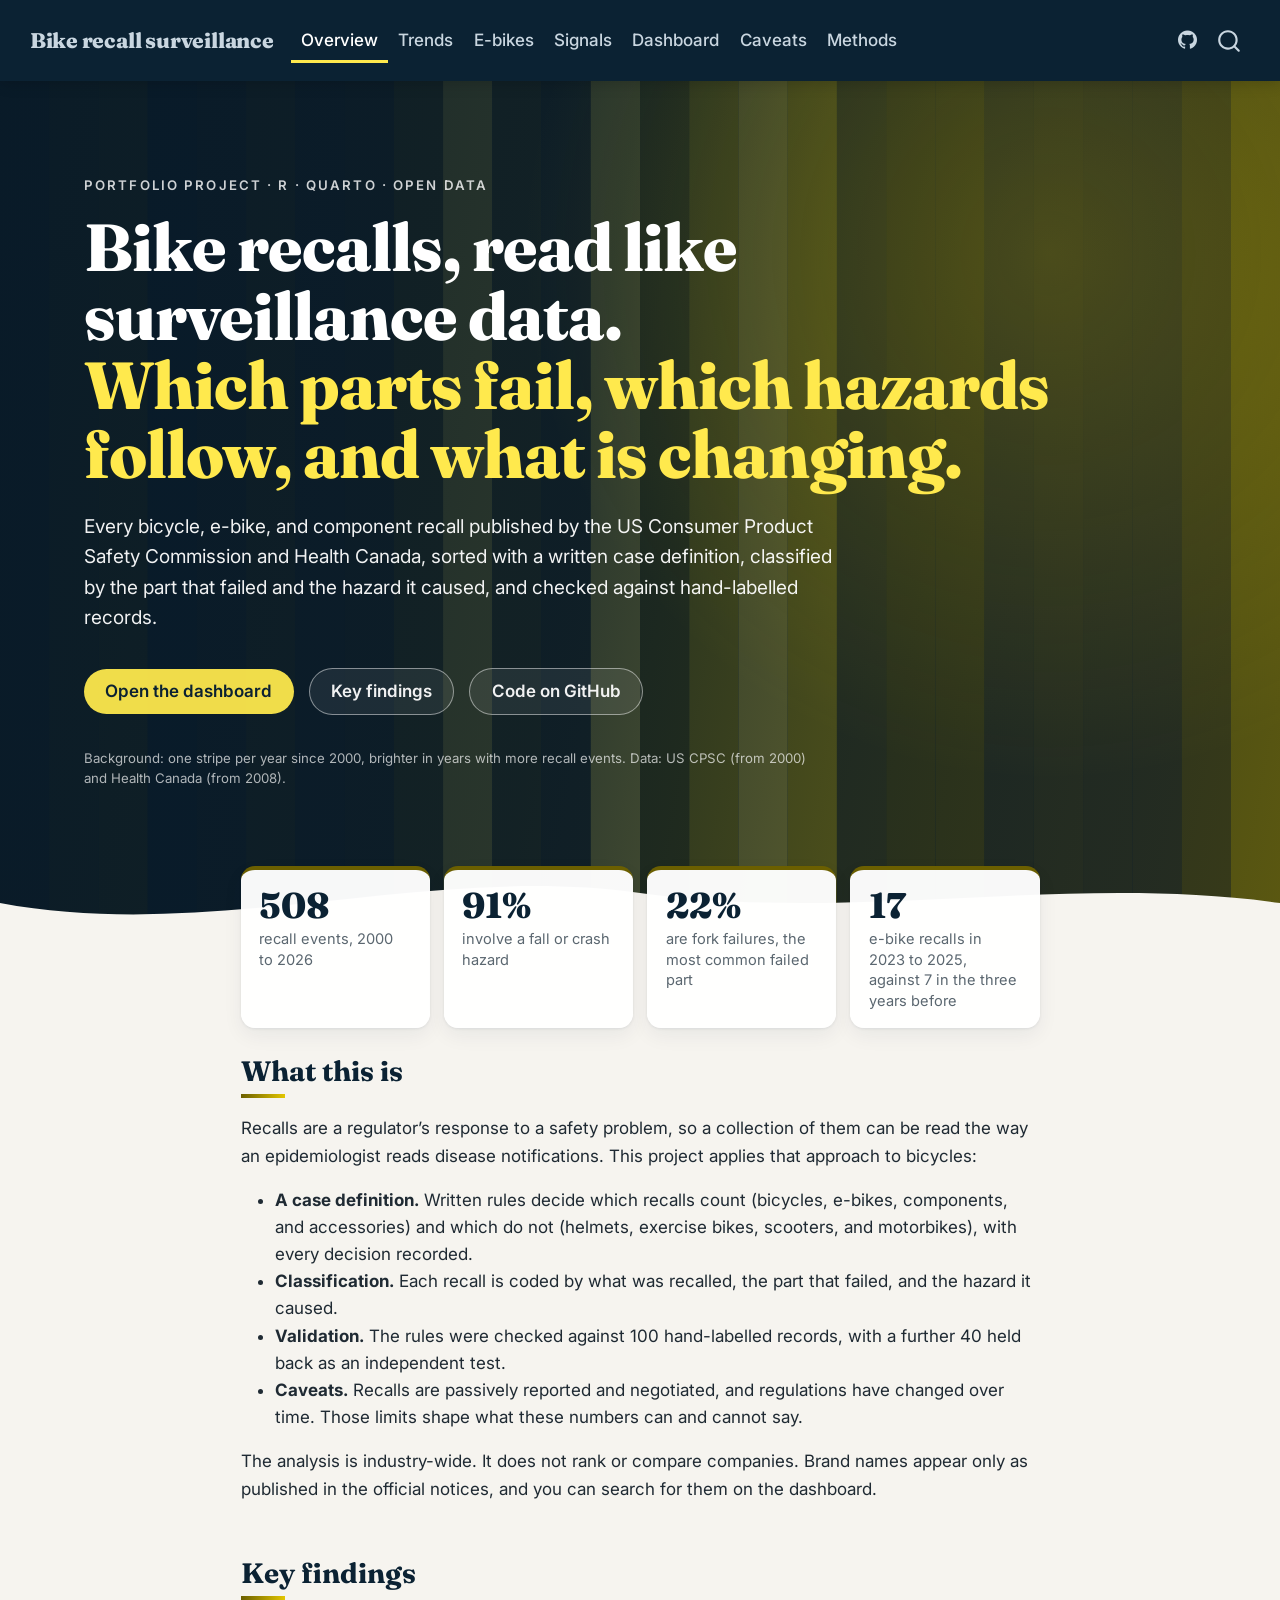
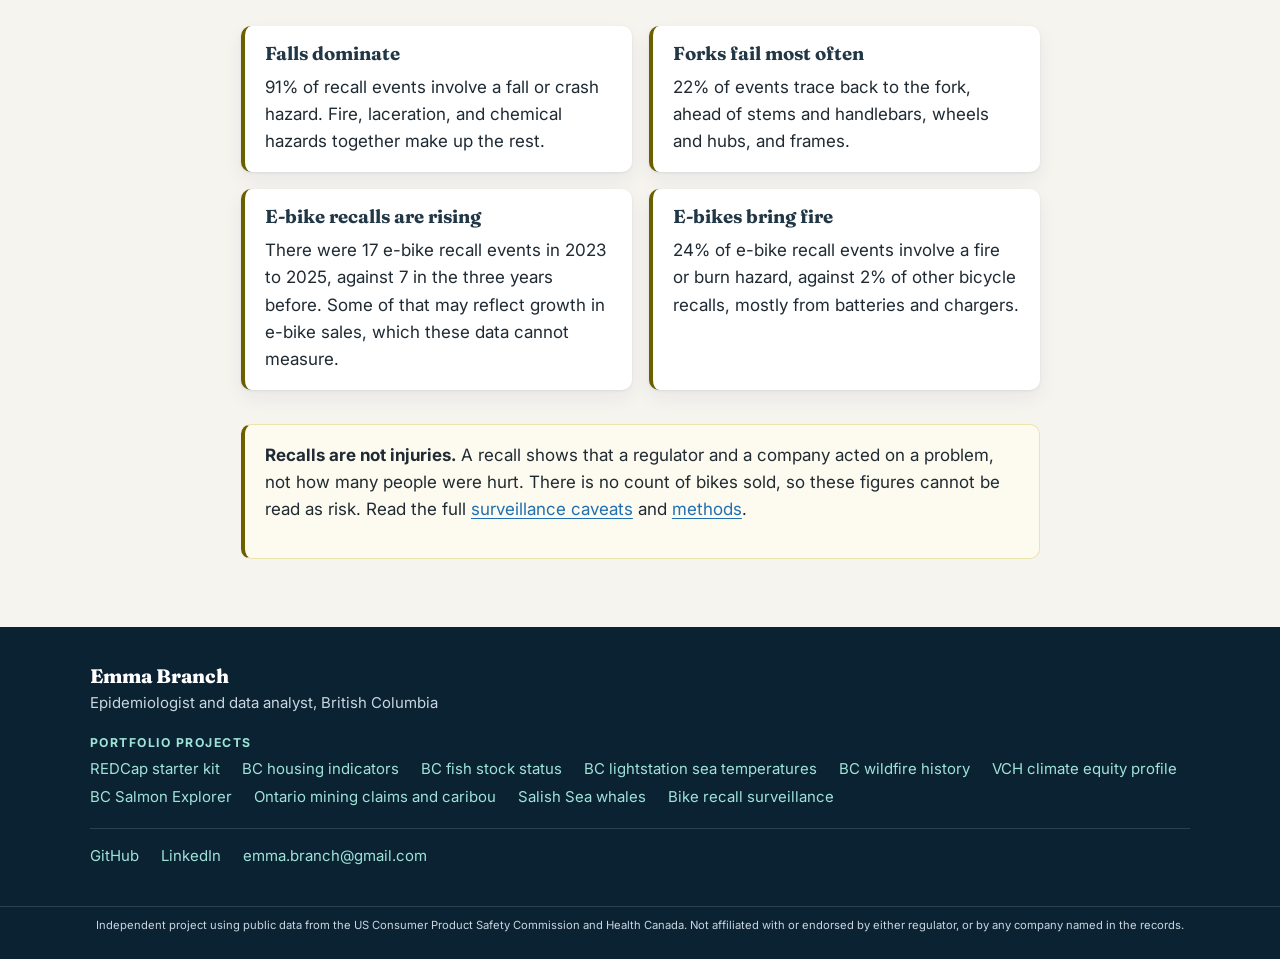
==== docs/index.html @ 217d356e "Dashboard: sidebar search filters every panel" ====
<!DOCTYPE html>
<html xmlns="http://www.w3.org/1999/xhtml" lang="en" xml:lang="en"><head>

<meta charset="utf-8">
<meta name="generator" content="quarto-1.11.9">

<meta name="viewport" content="width=device-width, initial-scale=1.0, user-scalable=yes">

<meta name="author" content="Emma Branch">
<meta name="description" content="Bicycle, e-bike, and bicycle component recalls from US CPSC and Health Canada, classified by failed component and hazard, and analysed with public health surveillance methods.">

<title>Bike recall surveillance: what 25 years of recalls say about which parts fail – Bike recall surveillance</title>
<style>
/* Default styles provided by pandoc.
** See https://pandoc.org/MANUAL.html#variables-for-html for config info.
*/
span.smallcaps{font-variant: small-caps;}
div.columns{display: flex; gap: 1.5em;}
div.column{flex: auto;}
@media screen {
div.columns{gap: min(4vw, 1.5em);}
div.column{overflow-x: auto;}
}
div.hanging-indent{margin-left: 1.5em; text-indent: -1.5em;}
ul.task-list{list-style: none;}
ul.task-list li input[type="checkbox"] {
  width: 0.8em;
  margin: 0 0.8em 0.2em -1em; /* quarto-specific, see https://github.com/quarto-dev/quarto-cli/issues/4556 */ 
  vertical-align: middle;
}
</style>


<script src="site_libs/quarto-nav/quarto-nav.js"></script>
<script src="site_libs/quarto-nav/headroom.min.js"></script>
<script src="site_libs/clipboard/clipboard.min.js"></script>
<script src="site_libs/quarto-search/autocomplete.umd.js"></script>
<script src="site_libs/quarto-search/fuse.min.js"></script>
<script src="site_libs/quarto-search/quarto-search.js"></script>
<meta name="quarto:offset" content="./">
<script src="site_libs/quarto-html/quarto.js" type="module"></script>
<script src="site_libs/quarto-html/tabsets/tabsets.js" type="module"></script>
<script src="site_libs/quarto-html/scrollable-regions/scrollable-regions.js" type="module"></script>
<script src="site_libs/quarto-html/popper.min.js"></script>
<script src="site_libs/quarto-html/tippy.umd.min.js"></script>
<script src="site_libs/quarto-html/anchor.min.js"></script>
<link href="site_libs/quarto-html/tippy.css" rel="stylesheet">
<link href="site_libs/quarto-html/quarto-syntax-highlighting-63b5708e65d6cd79cd7618c58d0c21e7.css" rel="stylesheet" class="quarto-color-scheme" id="quarto-text-highlighting-styles">
<link href="site_libs/quarto-html/quarto-syntax-highlighting-dark-447e42e69aaa9833c0ba1b986f430b20.css" rel="stylesheet" class="quarto-color-scheme quarto-color-alternate" id="quarto-text-highlighting-styles">
<link href="site_libs/quarto-html/quarto-syntax-highlighting-63b5708e65d6cd79cd7618c58d0c21e7.css" rel="stylesheet" class="quarto-color-scheme-extra" id="quarto-text-highlighting-styles">
<script src="site_libs/bootstrap/bootstrap.min.js"></script>
<link href="site_libs/bootstrap/bootstrap-icons.css" rel="stylesheet">
<link href="site_libs/bootstrap/bootstrap-2dd9d98f71d13213969185f54e782bd7.min.css" rel="stylesheet" append-hash="true" class="quarto-color-scheme" id="quarto-bootstrap" data-mode="light">
<link href="site_libs/bootstrap/bootstrap-dark-92d6bd6dd98150142edf772a1a93c3fe.min.css" rel="stylesheet" append-hash="true" class="quarto-color-scheme quarto-color-alternate" id="quarto-bootstrap" data-mode="light">
<link href="site_libs/bootstrap/bootstrap-2dd9d98f71d13213969185f54e782bd7.min.css" rel="stylesheet" append-hash="true" class="quarto-color-scheme-extra" id="quarto-bootstrap" data-mode="light">
<script id="quarto-search-options" type="application/json">{
  "location": "navbar",
  "copy-button": false,
  "collapse-after": 3,
  "panel-placement": "end",
  "type": "overlay",
  "limit": 50,
  "keyboard-shortcut": [
    "f",
    "/",
    "s"
  ],
  "show-item-context": false,
  "language": {
    "search-no-results-text": "No results",
    "search-matching-documents-text": "matching documents",
    "search-copy-link-title": "Copy link to search",
    "search-hide-matches-text": "Hide additional matches",
    "search-more-match-text": "more match in this document",
    "search-more-matches-text": "more matches in this document",
    "search-clear-button-title": "Clear",
    "search-text-placeholder": "",
    "search-detached-cancel-button-title": "Cancel",
    "search-submit-button-title": "Submit",
    "search-label": "Search"
  }
}</script>


</head>

<body class="nav-fixed fullcontent quarto-light"><a id="quarto-skip-link" class="visually-hidden-focusable" href="#quarto-document-content">Skip to main content</a>

<div id="quarto-search-results"></div>
  <header id="quarto-header" class="headroom fixed-top">
    <nav class="navbar navbar-expand-lg " data-bs-theme="dark" aria-label="Site">
      <div class="navbar-container container-fluid">
      <div class="navbar-brand-container mx-auto">
    <a class="navbar-brand" href="./index.html">
    <span class="navbar-title">Bike recall surveillance</span>
    </a>
  </div>
          <button class="navbar-toggler" type="button" data-bs-toggle="collapse" data-bs-target="#navbarCollapse" aria-controls="navbarCollapse" aria-expanded="false" aria-label="Toggle navigation" onclick="if (window.quartoToggleHeadroom) { window.quartoToggleHeadroom(); }">
  <span class="navbar-toggler-icon"></span>
</button>
          <div class="collapse navbar-collapse" id="navbarCollapse">
            <ul class="navbar-nav navbar-nav-scroll me-auto">
  <li class="nav-item">
    <a class="nav-link active" href="./index.html" aria-current="page"> 
<span class="menu-text">Overview</span></a>
  </li>  
  <li class="nav-item">
    <a class="nav-link" href="./trends.html"> 
<span class="menu-text">Trends</span></a>
  </li>  
  <li class="nav-item">
    <a class="nav-link" href="./ebikes.html"> 
<span class="menu-text">E-bikes</span></a>
  </li>  
  <li class="nav-item">
    <a class="nav-link" href="./signals.html"> 
<span class="menu-text">Signals</span></a>
  </li>  
  <li class="nav-item">
    <a class="nav-link" href="./dashboard.html"> 
<span class="menu-text">Dashboard</span></a>
  </li>  
  <li class="nav-item">
    <a class="nav-link" href="./caveats.html"> 
<span class="menu-text">Caveats</span></a>
  </li>  
  <li class="nav-item">
    <a class="nav-link" href="./methods.html"> 
<span class="menu-text">Methods</span></a>
  </li>  
</ul>
            <ul class="navbar-nav navbar-nav-scroll ms-auto">
  <li class="nav-item compact">
    <a class="nav-link" href="https://github.com/emmabranch/bike-recall-surveillance"> <i class="bi bi-github" role="img" aria-label="Code on GitHub">
</i> 
<span class="menu-text"></span></a>
  </li>  
</ul>
          </div> <!-- /navcollapse -->
            <div class="quarto-navbar-tools">
</div>
            <div id="quarto-search" class="" title="Search"></div>
      </div> <!-- /container-fluid -->
    </nav>
</header>
<!-- content -->
<div id="quarto-content" class="quarto-container page-columns page-rows-contents page-layout-article page-navbar">
<!-- sidebar -->
<!-- margin-sidebar -->
    
<!-- main -->
<main class="content page-columns page-full" id="quarto-document-content" tabindex="-1">

<header id="title-block-header" class="quarto-title-block default">
<div class="quarto-title">
</div>

<div>
  <div class="description">
    Bicycle, e-bike, and bicycle component recalls from US CPSC and Health Canada, classified by failed component and hazard, and analysed with public health surveillance methods.
  </div>
</div>


<div class="quarto-title-meta">

    <div>
    <div class="quarto-title-meta-heading">Author</div>
    <div class="quarto-title-meta-contents">
             <p>Emma Branch </p>
          </div>
  </div>
    
  
    
  </div>
  


</header>


<div class="hero-full column-screen">
<div class="hero-bg">
<svg viewbox="0 0 26 1" preserveaspectratio="none" aria-hidden="true">
<rect x="0" y="0" width="1" height="1" fill="#262D2D"></rect><rect x="1" y="0" width="1" height="1" fill="#4D4816"></rect><rect x="2" y="0" width="1" height="1" fill="#5C530E"></rect><rect x="3" y="0" width="1" height="1" fill="#14283A"></rect><rect x="4" y="0" width="1" height="1" fill="#262D2D"></rect><rect x="5" y="0" width="1" height="1" fill="#464219"></rect><rect x="6" y="0" width="1" height="1" fill="#262D2D"></rect><rect x="7" y="0" width="1" height="1" fill="#2E3123"></rect><rect x="8" y="0" width="1" height="1" fill="#5C530E"></rect><rect x="9" y="0" width="1" height="1" fill="#F8E040"></rect><rect x="10" y="0" width="1" height="1" fill="#554E13"></rect><rect x="11" y="0" width="1" height="1" fill="#37371D"></rect><rect x="12" y="0" width="1" height="1" fill="#FFE94D"></rect><rect x="13" y="0" width="1" height="1" fill="#6B5F00"></rect><rect x="14" y="0" width="1" height="1" fill="#C4AB00"></rect><rect x="15" y="0" width="1" height="1" fill="#F5DC39"></rect><rect x="16" y="0" width="1" height="1" fill="#D3B800"></rect><rect x="17" y="0" width="1" height="1" fill="#554E13"></rect><rect x="18" y="0" width="1" height="1" fill="#645908"></rect><rect x="19" y="0" width="1" height="1" fill="#645908"></rect><rect x="20" y="0" width="1" height="1" fill="#3F3D1B"></rect><rect x="21" y="0" width="1" height="1" fill="#464219"></rect><rect x="22" y="0" width="1" height="1" fill="#3F3D1B"></rect><rect x="23" y="0" width="1" height="1" fill="#3F3D1B"></rect><rect x="24" y="0" width="1" height="1" fill="#5C530E"></rect><rect x="25" y="0" width="1" height="1" fill="#968400"></rect>
</svg>
</div>
<div class="hero-inner">
<p><span class="eyebrow">Portfolio project · R · Quarto · open data</span></p>
<section id="bike-recalls-read-like-surveillance-data.-which-parts-fail-which-hazards-follow-and-what-is-changing." class="level1">
<h1>Bike recalls, read like surveillance data. <span class="accent">Which parts fail, which hazards follow, and what is changing.</span></h1>
<p>Every bicycle, e-bike, and component recall published by the US Consumer Product Safety Commission and Health Canada, sorted with a written case definition, classified by the part that failed and the hazard it caused, and checked against hand-labelled records.</p>
<p><a href="./dashboard.html" class="btn btn-accent">Open the dashboard</a> <a href="#key-findings" class="btn btn-ghost">Key findings</a> <a href="https://github.com/emmabranch/bike-recall-surveillance" class="btn btn-ghost">Code on GitHub</a></p>
<p><span class="hero-note">Background: one stripe per year since 2000, brighter in years with more recall events. Data: US CPSC (from 2000) and Health Canada (from 2008).</span></p>
</section>
</div>
<svg class="hero-wave" viewbox="0 0 1440 80" preserveaspectratio="none" aria-hidden="true"><path d="M0,40 C240,80 480,0 720,30 C960,60 1200,10 1440,40 L1440,80 L0,80 Z"></path></svg>
</div>
<div class="stat-row lift">
<div class="stat-box">
<span class="num">508</span><span class="lab">recall events, 2000 to 2026</span>
</div>
<div class="stat-box">
<span class="num">91%</span><span class="lab">involve a fall or crash hazard</span>
</div>
<div class="stat-box">
<span class="num">22%</span><span class="lab">are fork failures, the most common failed part</span>
</div>
<div class="stat-box">
<span class="num">17</span><span class="lab">e-bike recalls in 2023 to 2025, against 7 in the three years before</span>
</div>
</div>
<section id="what-this-is" class="level2">
<h2 class="anchored" data-anchor-id="what-this-is">What this is</h2>
<p>Recalls are a regulator’s response to a safety problem, so a collection of them can be read the way an epidemiologist reads disease notifications. This project applies that approach to bicycles:</p>
<ul>
<li><strong>A case definition.</strong> Written rules decide which recalls count (bicycles, e-bikes, components, and accessories) and which do not (helmets, exercise bikes, scooters, and motorbikes), with every decision recorded.</li>
<li><strong>Classification.</strong> Each recall is coded by what was recalled, the part that failed, and the hazard it caused.</li>
<li><strong>Validation.</strong> The rules were checked against 100 hand-labelled records, with a further 40 held back as an independent test.</li>
<li><strong>Caveats.</strong> Recalls are passively reported and negotiated, and regulations have changed over time. Those limits shape what these numbers can and cannot say.</li>
</ul>
<p>The analysis is industry-wide. It does not rank or compare companies. Brand names appear only as published in the official notices, and you can search for them on the dashboard.</p>
</section>
<section id="key-findings" class="level2">
<h2 class="anchored" data-anchor-id="key-findings">Key findings</h2>
<div class="finding-grid">
<div class="finding">
<h3 class="anchored">
Falls dominate
</h3>
<p>
91% of recall events involve a fall or crash hazard. Fire, laceration, and chemical hazards together make up the rest.
</p>
</div>
<div class="finding">
<h3 class="anchored">
Forks fail most often
</h3>
<p>
22% of events trace back to the fork, ahead of stems and handlebars, wheels and hubs, and frames.
</p>
</div>
<div class="finding">
<h3 class="anchored">
E-bike recalls are rising
</h3>
<p>
There were 17 e-bike recall events in 2023 to 2025, against 7 in the three years before. Some of that may reflect growth in e-bike sales, which these data cannot measure.
</p>
</div>
<div class="finding">
<h3 class="anchored">
E-bikes bring fire
</h3>
<p>
24% of e-bike recall events involve a fire or burn hazard, against 2% of other bicycle recalls, mostly from batteries and chargers.
</p>
</div>
</div>
<div class="caveat-box">
<p><strong>Recalls are not injuries.</strong> A recall shows that a regulator and a company acted on a problem, not how many people were hurt. There is no count of bikes sold, so these figures cannot be read as risk. Read the full <a href="./caveats.html">surveillance caveats</a> and <a href="./methods.html">methods</a>.</p>
</div>


</section>

</main> <!-- /main -->
<!-- Shared portfolio footer. Master copy: /Users/ecox/projects/_brand-kit/footer.html -->
<footer class="eb-footer" role="contentinfo">
  <div class="eb-footer-inner">
    <div class="eb-footer-name">Emma Branch</div>
    <div class="eb-footer-tag">Epidemiologist and data analyst, British Columbia</div>
    <div class="eb-footer-heading">Portfolio projects</div>
    <nav class="eb-footer-projects" aria-label="Portfolio projects">
      <a href="https://emmabranch.github.io/redcap-starter-kit/">REDCap starter kit</a>
      <a href="https://emmabranch.github.io/bc-housing-indicators/">BC housing indicators</a>
      <a href="https://emmabranch.github.io/bc-fish-stock-status/">BC fish stock status</a>
      <a href="https://emmabranch.github.io/bc-lightstation-qc/">BC lightstation sea temperatures</a>
      <a href="https://emmabranch.github.io/bc-wildfire-bigquery/">BC wildfire history</a>
      <a href="https://emmabranch.github.io/vch-climate-equity-profile/">VCH climate equity profile</a>
      <a href="https://emmabranch.shinyapps.io/bc-salmon-explorer">BC Salmon Explorer</a>
      <a href="https://emmabranch.github.io/ontario-claims-caribou/">Ontario mining claims and caribou</a>
      <a href="https://emmabranch.github.io/salish-sea-whales/">Salish Sea whales</a>
      <a href="https://emmabranch.github.io/bike-recall-surveillance/">Bike recall surveillance</a>
    </nav>
    <div class="eb-footer-contact">
      <a href="https://github.com/emmabranch">GitHub</a>
      <a href="https://www.linkedin.com/in/embranch/">LinkedIn</a>
      <a href="mailto:emma.branch@gmail.com">emma.branch@gmail.com</a>
    </div>
  </div>
</footer>
<script>
  /* Quarto places included HTML inside the page layout. Move the top bar
     and footer to the edges of the page so they span the full width. */
  document.addEventListener("DOMContentLoaded", function () {
    var bar = document.querySelector(".eb-topbar");
    if (bar) document.body.insertBefore(bar, document.body.firstChild);
    /* Optional hero for single-page reports (report-hero.html): put it
       straight after the top bar, above the report itself. */
    var rhero = document.querySelector(".eb-report-hero");
    if (rhero) {
      if (bar) bar.parentNode.insertBefore(rhero, bar.nextSibling);
      else document.body.insertBefore(rhero, document.body.firstChild);
      document.body.classList.add("has-report-hero");
      /* The report card is lifted over the hero, which makes each section's
         offsetTop relative to the card instead of the page. Quarto's table of
         contents reads offsetTop, so give each section its true page position. */
      document.querySelectorAll("main.content section[id]").forEach(function (sec) {
        Object.defineProperty(sec, "offsetTop", {
          configurable: true,
          get: function () { return this.getBoundingClientRect().top + window.scrollY; }
        });
      });
      /* Optional background stripes drawn by R inside the report
         (a div with class "eb-hero-stripes"): move them into the hero. */
      var stripes = document.querySelector(".eb-hero-stripes");
      if (stripes) { stripes.classList.add("hero-bg"); rhero.insertBefore(stripes, rhero.firstChild); }
    }
    var foot = document.querySelector(".eb-footer");
    if (foot) {
      /* On websites, put it just above Quarto's own footer (which holds the
         project disclaimer); otherwise at the very end of the page. */
      var qfoot = document.querySelector("footer.footer");
      if (qfoot) qfoot.parentNode.insertBefore(foot, qfoot);
      else document.body.appendChild(foot);
    }
    /* On phones, close the navbar menu after a link is tapped. Links to a
       section of the same page don't reload it, so the menu would stay open. */
    document.querySelectorAll(".navbar-collapse .nav-link:not(.dropdown-toggle)").forEach(function (link) {
      link.addEventListener("click", function () {
        var menu = document.querySelector(".navbar-collapse.show");
        if (menu && window.bootstrap) window.bootstrap.Collapse.getOrCreateInstance(menu).hide();
      });
    });
    /* Hide Quarto's empty footer columns so they don't add space on phones */
    document.querySelectorAll(".nav-footer-left, .nav-footer-right").forEach(function (el) {
      if (!el.children.length && !el.textContent.replace(/[\s\u00a0]/g, "")) el.style.display = "none";
    });
  });
</script>
<script id="quarto-html-after-body" type="application/javascript">
  window.document.addEventListener("DOMContentLoaded", function (event) {
    const icon = "";
    const anchorJS = new window.AnchorJS();
    anchorJS.options = {
      placement: 'right',
      icon: icon
    };
    anchorJS.add('.anchored');
    const isCodeAnnotation = (el) => {
      for (const clz of el.classList) {
        if (clz.startsWith('code-annotation-')) {                     
          return true;
        }
      }
      return false;
    }
    const onCopySuccess = function(e) {
      // button target
      const button = e.trigger;
      // don't keep focus
      button.blur();
      // flash "checked"
      button.classList.add('code-copy-button-checked');
      var currentTitle = button.getAttribute("title");
      button.setAttribute("title", "Copied!");
      let tooltip;
      if (window.bootstrap) {
        button.setAttribute("data-bs-toggle", "tooltip");
        button.setAttribute("data-bs-placement", "left");
        button.setAttribute("data-bs-title", "Copied!");
        tooltip = new bootstrap.Tooltip(button, 
          { trigger: "manual", 
            customClass: "code-copy-button-tooltip",
            offset: [0, -8]});
        tooltip.show();    
      }
      setTimeout(function() {
        if (tooltip) {
          tooltip.hide();
          button.removeAttribute("data-bs-title");
          button.removeAttribute("data-bs-toggle");
          button.removeAttribute("data-bs-placement");
        }
        button.setAttribute("title", currentTitle);
        button.classList.remove('code-copy-button-checked');
      }, 1000);
      // clear code selection
      e.clearSelection();
    }
    const getTextToCopy = function(trigger) {
      const outerScaffold = trigger.parentElement.cloneNode(true);
      const codeEl = outerScaffold.querySelector('code');
      for (const childEl of codeEl.children) {
        if (isCodeAnnotation(childEl)) {
          childEl.remove();
        }
      }
      return codeEl.innerText;
    }
    const clipboard = new window.ClipboardJS('.code-copy-button:not([data-in-quarto-modal])', {
      text: getTextToCopy
    });
    clipboard.on('success', onCopySuccess);
    if (window.document.getElementById('quarto-embedded-source-code-modal')) {
      const clipboardModal = new window.ClipboardJS('.code-copy-button[data-in-quarto-modal]', {
        text: getTextToCopy,
        container: window.document.getElementById('quarto-embedded-source-code-modal')
      });
      clipboardModal.on('success', onCopySuccess);
    }
      var localhostRegex = new RegExp(/^(?:http|https):\/\/localhost\:?[0-9]*\//);
      var mailtoRegex = new RegExp(/^mailto:/);
        var filterRegex = new RegExp("https:\/\/emmabranch\.github\.io\/bike-recall-surveillance\/");
      var isInternal = (href) => {
          return filterRegex.test(href) || localhostRegex.test(href) || mailtoRegex.test(href);
      }
      // Inspect non-navigation links and adorn them if external
      window.quartoDecorateExternalLinks = function (root) {
     var links = (root || window.document).querySelectorAll('a[href]:not(.nav-link):not(.navbar-brand):not(.toc-action):not(.sidebar-link):not(.sidebar-item-toggle):not(.pagination-link):not(.no-external):not([aria-hidden]):not(.dropdown-item):not(.quarto-navigation-tool):not(.about-link)');
      for (var i=0; i<links.length; i++) {
        const link = links[i];
        if (!isInternal(link.href)) {
          // undo the damage that might have been done by quarto-nav.js in the case of
          // links that we want to consider external
          if (link.dataset.originalHref !== undefined) {
            link.href = link.dataset.originalHref;
          }
          if (!link.classList.contains('no-external-icon')) {
          }
        }
      }
      };
      window.quartoDecorateExternalLinks(window.document);
    // Esc closes the popup (WCAG 1.4.13) and focus leaving both trigger and
    // popup closes it (WCAG 2.4.11); tippy handles neither for interactive popups.
    const hideOnEscAndFocusOut = {
      name: 'hideOnEscAndFocusOut',
      defaultValue: true,
      fn(instance) {
        const dismiss = () => {
          // A show scheduled by the trigger delay would otherwise reopen it
          instance.clearDelayTimeouts();
          instance.hide();
        };
        const onKeyDown = (event) => {
          if (event.key !== 'Escape') {
            return;
          }
          // Keep Esc from also reaching page handlers (e.g. reveal.js overview),
          // except an open reveal.js slide menu, which Esc should close too.
          // The menu handles keys only when its keyboard option is on.
          const menuHandlesEsc = window.Reveal?.getPlugin?.('menu')?.isOpen() &&
            window.Reveal.getConfig().menu?.keyboard !== false;
          if (!menuHandlesEsc) {
            event.stopPropagation();
          }
          if (instance.popper.contains(window.document.activeElement)) {
            // Disabled while refocusing so the focus trigger does not reopen it
            instance.disable();
            instance.reference.focus();
            instance.enable();
          }
          dismiss();
        };
        const onFocusOut = (event) => {
          const target = event.relatedTarget;
          if (target && !instance.reference.contains(target) &&
              !instance.popper.contains(target)) {
            dismiss();
          }
        };
        // On the trigger too: a click trigger (code-annotations: select) has no
        // blur handling. Attached for the instance's lifetime so leaving the
        // trigger also cancels a show still pending on the trigger delay.
        instance.reference.addEventListener('focusout', onFocusOut);
        return {
          onShow() {
            window.document.addEventListener('keydown', onKeyDown, true);
            instance.popper.addEventListener('focusout', onFocusOut);
          },
          onHide() {
            window.document.removeEventListener('keydown', onKeyDown, true);
            instance.popper.removeEventListener('focusout', onFocusOut);
          },
          onDestroy() {
            instance.reference.removeEventListener('focusout', onFocusOut);
          },
        };
      },
    };
    function tippyHover(el, contentFn, onTriggerFn, onUntriggerFn) {
      const config = {
        allowHTML: true,
        maxWidth: 500,
        delay: 100,
        arrow: false,
        appendTo: function(el) {
            return el.parentElement;
        },
        interactive: true,
        interactiveBorder: 10,
        theme: 'quarto',
        placement: 'bottom-start',
        plugins: [hideOnEscAndFocusOut],
      };
      if (contentFn) {
        config.content = contentFn;
      }
      if (onTriggerFn) {
        config.onTrigger = onTriggerFn;
      }
      if (onUntriggerFn) {
        config.onUntrigger = onUntriggerFn;
      }
      window.tippy(el, config); 
    }
    const noterefs = window.document.querySelectorAll('a[role="doc-noteref"]');
    for (var i=0; i<noterefs.length; i++) {
      const ref = noterefs[i];
      tippyHover(ref, function() {
        // use id or data attribute instead here
        let href = ref.getAttribute('data-footnote-href') || ref.getAttribute('href');
        try { href = new URL(href).hash; } catch {}
        const id = href.replace(/^#\/?/, "");
        const note = window.document.getElementById(id);
        if (note) {
          return note.innerHTML;
        } else {
          return "";
        }
      });
    }
    const xrefs = window.document.querySelectorAll('a.quarto-xref');
    const processXRef = (id, note) => {
      // Strip column container classes
      const stripColumnClz = (el) => {
        el.classList.remove("page-full", "page-columns");
        if (el.children) {
          for (const child of el.children) {
            stripColumnClz(child);
          }
        }
      }
      stripColumnClz(note)
      if (id === null || id.startsWith('sec-')) {
        // Special case sections, only their first couple elements
        const container = document.createElement("div");
        if (note.children && note.children.length > 2) {
          container.appendChild(note.children[0].cloneNode(true));
          for (let i = 1; i < note.children.length; i++) {
            const child = note.children[i];
            if (child.tagName === "P" && child.innerText === "") {
              continue;
            } else {
              container.appendChild(child.cloneNode(true));
              break;
            }
          }
          if (window.Quarto?.typesetMath) {
            window.Quarto.typesetMath(container);
          }
          return container.innerHTML
        } else {
          if (window.Quarto?.typesetMath) {
            window.Quarto.typesetMath(note);
          }
          return note.innerHTML;
        }
      } else {
        // Remove any anchor links if they are present
        const anchorLink = note.querySelector('a.anchorjs-link');
        if (anchorLink) {
          anchorLink.remove();
        }
        if (window.Quarto?.typesetMath) {
          window.Quarto.typesetMath(note);
        }
        if (note.classList.contains("callout")) {
          return note.outerHTML;
        } else {
          return note.innerHTML;
        }
      }
    }
    for (var i=0; i<xrefs.length; i++) {
      const xref = xrefs[i];
      tippyHover(xref, undefined, function(instance) {
        instance.disable();
        let url = xref.getAttribute('href');
        let hash = undefined; 
        if (url.startsWith('#')) {
          hash = url;
        } else {
          try { hash = new URL(url).hash; } catch {}
        }
        if (hash) {
          const id = hash.replace(/^#\/?/, "");
          const note = window.document.getElementById(id);
          if (note !== null) {
            try {
              const html = processXRef(id, note.cloneNode(true));
              instance.setContent(html);
            } finally {
              instance.enable();
              instance.show();
            }
          } else {
            // See if we can fetch this
            fetch(url.split('#')[0])
            .then(res => res.text())
            .then(html => {
              const parser = new DOMParser();
              const htmlDoc = parser.parseFromString(html, "text/html");
              const note = htmlDoc.getElementById(id);
              if (note !== null) {
                const html = processXRef(id, note);
                instance.setContent(html);
              } 
            }).finally(() => {
              instance.enable();
              instance.show();
            });
          }
        } else {
          // See if we can fetch a full url (with no hash to target)
          // This is a special case and we should probably do some content thinning / targeting
          fetch(url)
          .then(res => res.text())
          .then(html => {
            const parser = new DOMParser();
            const htmlDoc = parser.parseFromString(html, "text/html");
            const note = htmlDoc.querySelector('main.content');
            if (note !== null) {
              // This should only happen for chapter cross references
              // (since there is no id in the URL)
              // remove the first header
              if (note.children.length > 0 && note.children[0].tagName === "HEADER") {
                note.children[0].remove();
              }
              const html = processXRef(null, note);
              instance.setContent(html);
            } 
          }).finally(() => {
            instance.enable();
            instance.show();
          });
        }
      }, function(instance) {
      });
    }
        let selectedAnnoteEl;
        const selectorForAnnotation = ( cell, annotation) => {
          let cellAttr = 'data-code-cell="' + cell + '"';
          let lineAttr = 'data-code-annotation="' +  annotation + '"';
          const selector = 'span[' + cellAttr + '][' + lineAttr + ']';
          return selector;
        }
        const selectCodeLines = (annoteEl) => {
          const doc = window.document;
          const targetCell = annoteEl.getAttribute("data-target-cell");
          const targetAnnotation = annoteEl.getAttribute("data-target-annotation");
          const annoteSpan = window.document.querySelector(selectorForAnnotation(targetCell, targetAnnotation));
          const lines = annoteSpan.getAttribute("data-code-lines").split(",");
          const lineIds = lines.map((line) => {
            return targetCell + "-" + line;
          })
          // Each band is positioned against its own containing block, which is
          // not the offsetParent of the lines, so place it from client rects.
          const placeBand = (band, firstEl, lastEl, codeBlock) => {
            const container = band.offsetParent;
            if (container === null) {
              return;
            }
            const containerRect = container.getBoundingClientRect();
            // Reveal.js scales slides with a transform, so convert client
            // pixels back to the CSS pixels of the container.
            const scale = containerRect.height / container.offsetHeight || 1;
            const firstRect = firstEl.getBoundingClientRect();
            const lastRect = lastEl.getBoundingClientRect();
            const top = (firstRect.top - containerRect.top) / scale - container.clientTop + container.scrollTop;
            const height = (lastRect.bottom - firstRect.top) / scale;
            band.style.top = top - 2 + "px";
            band.style.height = height + 4 + "px";
            if (codeBlock) {
              // Without the copy button wrapper, the containing block is wider
              // than the code block, so span the code block explicitly.
              const blockRect = codeBlock.getBoundingClientRect();
              band.style.left = (blockRect.left - containerRect.left) / scale - container.clientLeft + container.scrollLeft + "px";
              band.style.width = blockRect.width / scale + "px";
            }
          };
          if (lineIds.length > 0) {
            const el = window.document.getElementById(lineIds[0]);
            const lastEl = window.document.getElementById(lineIds[lineIds.length - 1]);
            const parent = el.parentElement.parentElement;
            // cook up a div (if necessary) and position it
            let div = window.document.getElementById("code-annotation-line-highlight");
            if (div === null) {
              div = window.document.createElement("div");
              div.setAttribute("id", "code-annotation-line-highlight");
              div.style.position = 'absolute';
              parent.appendChild(div);
            }
            placeBand(div, el, lastEl, parent.closest("div.sourceCode") || parent);
            let gutterDiv = window.document.getElementById("code-annotation-line-highlight-gutter");
            if (gutterDiv === null) {
              gutterDiv = window.document.createElement("div");
              gutterDiv.setAttribute("id", "code-annotation-line-highlight-gutter");
              gutterDiv.style.position = 'absolute';
              const codeCell = window.document.getElementById(targetCell);
              const gutter = codeCell.querySelector('.code-annotation-gutter');
              gutter.appendChild(gutterDiv);
            }
            placeBand(gutterDiv, el, lastEl);
            selectedAnnoteEl = annoteEl;
          }
        };
        const unselectCodeLines = () => {
          const elementsIds = ["code-annotation-line-highlight", "code-annotation-line-highlight-gutter"];
          elementsIds.forEach((elId) => {
            const div = window.document.getElementById(elId);
            if (div) {
              div.remove();
            }
          });
          selectedAnnoteEl = undefined;
        };
          // Handle positioning of the toggle
      window.addEventListener(
        "resize",
        throttle(() => {
          elRect = undefined;
          if (selectedAnnoteEl) {
            selectCodeLines(selectedAnnoteEl);
          }
        }, 10)
      );
      function throttle(fn, ms) {
      let throttle = false;
      let timer;
        return (...args) => {
          if(!throttle) { // first call gets through
              fn.apply(this, args);
              throttle = true;
          } else { // all the others get throttled
              if(timer) clearTimeout(timer); // cancel #2
              timer = setTimeout(() => {
                fn.apply(this, args);
                timer = throttle = false;
              }, ms);
          }
        };
      }
        // Attach click handler to the DT
        const annoteDls = window.document.querySelectorAll('dt[data-target-cell]');
        for (const annoteDlNode of annoteDls) {
          annoteDlNode.addEventListener('click', (event) => {
            const clickedEl = event.target;
            if (clickedEl !== selectedAnnoteEl) {
              unselectCodeLines();
              const activeEl = window.document.querySelector('dt[data-target-cell].code-annotation-active');
              if (activeEl) {
                activeEl.classList.remove('code-annotation-active');
              }
              selectCodeLines(clickedEl);
              clickedEl.classList.add('code-annotation-active');
            } else {
              // Unselect the line
              unselectCodeLines();
              clickedEl.classList.remove('code-annotation-active');
            }
          });
        }
    const findCites = (el) => {
      const parentEl = el.parentElement;
      if (parentEl) {
        const cites = parentEl.dataset.cites;
        if (cites) {
          return {
            el,
            cites: cites.split(' ')
          };
        } else {
          return findCites(el.parentElement)
        }
      } else {
        return undefined;
      }
    };
    var bibliorefs = window.document.querySelectorAll('a[role="doc-biblioref"]');
    for (var i=0; i<bibliorefs.length; i++) {
      const ref = bibliorefs[i];
      const citeInfo = findCites(ref);
      if (citeInfo) {
        tippyHover(citeInfo.el, function() {
          var popup = window.document.createElement('div');
          citeInfo.cites.forEach(function(cite) {
            var citeDiv = window.document.createElement('div');
            citeDiv.classList.add('hanging-indent');
            citeDiv.classList.add('csl-entry');
            var biblioDiv = window.document.getElementById('ref-' + cite);
            if (biblioDiv) {
              citeDiv.innerHTML = biblioDiv.innerHTML;
            }
            popup.appendChild(citeDiv);
          });
          return popup.innerHTML;
        });
      }
    }
  });
  </script>
  <script type="application/javascript">
  window.quartoScrollableRegionsLabels = {"code":"Scrollable code","output":"Scrollable output"};
  </script>
</div> <!-- /content -->
<footer class="footer">
  <div class="nav-footer">
    <div class="nav-footer-left">
      &nbsp;
    </div>   
    <div class="nav-footer-center">
<p>Independent project using public data from the US Consumer Product Safety Commission and Health Canada. Not affiliated with or endorsed by either regulator, or by any company named in the records.</p>
</div>
    <div class="nav-footer-right">
      &nbsp;
    </div>
  </div>
</footer>




</body></html>
---- docs/site_libs/quarto-html/tippy.css ----
.tippy-box[data-animation=fade][data-state=hidden]{opacity:0}[data-tippy-root]{max-width:calc(100vw - 10px)}.tippy-box{position:relative;background-color:#333;color:#fff;border-radius:4px;font-size:14px;line-height:1.4;white-space:normal;outline:0;transition-property:transform,visibility,opacity}.tippy-box[data-placement^=top]>.tippy-arrow{bottom:0}.tippy-box[data-placement^=top]>.tippy-arrow:before{bottom:-7px;left:0;border-width:8px 8px 0;border-top-color:initial;transform-origin:center top}.tippy-box[data-placement^=bottom]>.tippy-arrow{top:0}.tippy-box[data-placement^=bottom]>.tippy-arrow:before{top:-7px;left:0;border-width:0 8px 8px;border-bottom-color:initial;transform-origin:center bottom}.tippy-box[data-placement^=left]>.tippy-arrow{right:0}.tippy-box[data-placement^=left]>.tippy-arrow:before{border-width:8px 0 8px 8px;border-left-color:initial;right:-7px;transform-origin:center left}.tippy-box[data-placement^=right]>.tippy-arrow{left:0}.tippy-box[data-placement^=right]>.tippy-arrow:before{left:-7px;border-width:8px 8px 8px 0;border-right-color:initial;transform-origin:center right}.tippy-box[data-inertia][data-state=visible]{transition-timing-function:cubic-bezier(.54,1.5,.38,1.11)}.tippy-arrow{width:16px;height:16px;color:#333}.tippy-arrow:before{content:"";position:absolute;border-color:transparent;border-style:solid}.tippy-content{position:relative;padding:5px 9px;z-index:1}
---- docs/site_libs/quarto-html/quarto-syntax-highlighting-63b5708e65d6cd79cd7618c58d0c21e7.css ----
/* quarto syntax highlight colors */
:root {
  --quarto-hl-ot-color: #003B4F;
  --quarto-hl-at-color: #657422;
  --quarto-hl-ss-color: #20794D;
  --quarto-hl-an-color: #5E5E5E;
  --quarto-hl-fu-color: #4758AB;
  --quarto-hl-st-color: #20794D;
  --quarto-hl-cf-color: #003B4F;
  --quarto-hl-op-color: #5E5E5E;
  --quarto-hl-er-color: #AD0000;
  --quarto-hl-bn-color: #AD0000;
  --quarto-hl-al-color: #AD0000;
  --quarto-hl-va-color: #111111;
  --quarto-hl-bu-color: inherit;
  --quarto-hl-ex-color: inherit;
  --quarto-hl-pp-color: #AD0000;
  --quarto-hl-in-color: #5E5E5E;
  --quarto-hl-vs-color: #20794D;
  --quarto-hl-wa-color: #5E5E5E;
  --quarto-hl-do-color: #5E5E5E;
  --quarto-hl-im-color: #00769E;
  --quarto-hl-ch-color: #20794D;
  --quarto-hl-dt-color: #AD0000;
  --quarto-hl-fl-color: #AD0000;
  --quarto-hl-co-color: #5E5E5E;
  --quarto-hl-cv-color: #5E5E5E;
  --quarto-hl-cn-color: #8f5902;
  --quarto-hl-sc-color: #5E5E5E;
  --quarto-hl-dv-color: #AD0000;
  --quarto-hl-kw-color: #003B4F;
}

/* other quarto variables */
:root {
  --quarto-font-monospace: SFMono-Regular, Menlo, Monaco, Consolas, "Liberation Mono", "Courier New", monospace;
}

/* syntax highlight based on Pandoc's rules */
pre > code.sourceCode > span {
  color: #003B4F;
}

code.sourceCode > span {
  color: #003B4F;
}

div.sourceCode,
div.sourceCode pre.sourceCode {
  color: #003B4F;
}

/* Normal */
code span {
  color: #003B4F;
}

/* Alert */
code span.al {
  color: #AD0000;
  font-style: inherit;
}

/* Annotation */
code span.an {
  color: #5E5E5E;
  font-style: inherit;
}

/* Attribute */
code span.at {
  color: #657422;
  font-style: inherit;
}

/* BaseN */
code span.bn {
  color: #AD0000;
  font-style: inherit;
}

/* BuiltIn */
code span.bu {
  font-style: inherit;
}

/* ControlFlow */
code span.cf {
  color: #003B4F;
  font-weight: bold;
  font-style: inherit;
}

/* Char */
code span.ch {
  color: #20794D;
  font-style: inherit;
}

/* Constant */
code span.cn {
  color: #8f5902;
  font-style: inherit;
}

/* Comment */
code span.co {
  color: #5E5E5E;
  font-style: inherit;
}

/* CommentVar */
code span.cv {
  color: #5E5E5E;
  font-style: italic;
}

/* Documentation */
code span.do {
  color: #5E5E5E;
  font-style: italic;
}

/* DataType */
code span.dt {
  color: #AD0000;
  font-style: inherit;
}

/* DecVal */
code span.dv {
  color: #AD0000;
  font-style: inherit;
}

/* Error */
code span.er {
  color: #AD0000;
  font-style: inherit;
}

/* Extension */
code span.ex {
  font-style: inherit;
}

/* Float */
code span.fl {
  color: #AD0000;
  font-style: inherit;
}

/* Function */
code span.fu {
  color: #4758AB;
  font-style: inherit;
}

/* Import */
code span.im {
  color: #00769E;
  font-style: inherit;
}

/* Information */
code span.in {
  color: #5E5E5E;
  font-style: inherit;
}

/* Keyword */
code span.kw {
  color: #003B4F;
  font-weight: bold;
  font-style: inherit;
}

/* Operator */
code span.op {
  color: #5E5E5E;
  font-style: inherit;
}

/* Other */
code span.ot {
  color: #003B4F;
  font-style: inherit;
}

/* Preprocessor */
code span.pp {
  color: #AD0000;
  font-style: inherit;
}

/* SpecialChar */
code span.sc {
  color: #5E5E5E;
  font-style: inherit;
}

/* SpecialString */
code span.ss {
  color: #20794D;
  font-style: inherit;
}

/* String */
code span.st {
  color: #20794D;
  font-style: inherit;
}

/* Variable */
code span.va {
  color: #111111;
  font-style: inherit;
}

/* VerbatimString */
code span.vs {
  color: #20794D;
  font-style: inherit;
}

/* Warning */
code span.wa {
  color: #5E5E5E;
  font-style: italic;
}

.prevent-inlining {
  content: "</";
}

/*# sourceMappingURL=054cc16b9e9817627be6994582d2ffb5.css.map */
---- docs/site_libs/quarto-html/quarto-syntax-highlighting-dark-447e42e69aaa9833c0ba1b986f430b20.css ----
/* quarto syntax highlight colors */
:root {
  --quarto-hl-al-color: #f07178;
  --quarto-hl-an-color: #d4d0ab;
  --quarto-hl-at-color: #00e0e0;
  --quarto-hl-bn-color: #d4d0ab;
  --quarto-hl-bu-color: #abe338;
  --quarto-hl-ch-color: #abe338;
  --quarto-hl-co-color: #f8f8f2;
  --quarto-hl-cv-color: #ffd700;
  --quarto-hl-cn-color: #ffd700;
  --quarto-hl-cf-color: #ffa07a;
  --quarto-hl-dt-color: #ffa07a;
  --quarto-hl-dv-color: #d4d0ab;
  --quarto-hl-do-color: #f8f8f2;
  --quarto-hl-er-color: #f07178;
  --quarto-hl-ex-color: #00e0e0;
  --quarto-hl-fl-color: #d4d0ab;
  --quarto-hl-fu-color: #ffa07a;
  --quarto-hl-im-color: #abe338;
  --quarto-hl-in-color: #d4d0ab;
  --quarto-hl-kw-color: #ffa07a;
  --quarto-hl-op-color: #ffa07a;
  --quarto-hl-ot-color: #00e0e0;
  --quarto-hl-pp-color: #dcc6e0;
  --quarto-hl-re-color: #00e0e0;
  --quarto-hl-sc-color: #abe338;
  --quarto-hl-ss-color: #abe338;
  --quarto-hl-st-color: #abe338;
  --quarto-hl-va-color: #00e0e0;
  --quarto-hl-vs-color: #abe338;
  --quarto-hl-wa-color: #dcc6e0;
}

/* other quarto variables */
:root {
  --quarto-font-monospace: SFMono-Regular, Menlo, Monaco, Consolas, "Liberation Mono", "Courier New", monospace;
}

/* syntax highlight based on Pandoc's rules */
pre > code.sourceCode > span {
  color: #f8f8f2;
}

code.sourceCode > span {
  color: #f8f8f2;
}

div.sourceCode,
div.sourceCode pre.sourceCode {
  color: #f8f8f2;
}

/* Normal */
code span {
  color: #f8f8f2;
}

/* Alert */
code span.al {
  color: #f07178;
}

/* Annotation */
code span.an {
  color: #d4d0ab;
}

/* Attribute */
code span.at {
  color: #00e0e0;
}

/* BaseN */
code span.bn {
  color: #d4d0ab;
}

/* BuiltIn */
code span.bu {
  color: #abe338;
}

/* ControlFlow */
code span.cf {
  font-weight: bold;
  color: #ffa07a;
}

/* Char */
code span.ch {
  color: #abe338;
}

/* Constant */
code span.cn {
  color: #ffd700;
}

/* Comment */
code span.co {
  font-style: italic;
  color: #f8f8f2;
}

/* CommentVar */
code span.cv {
  color: #ffd700;
}

/* Documentation */
code span.do {
  color: #f8f8f2;
}

/* DataType */
code span.dt {
  color: #ffa07a;
}

/* DecVal */
code span.dv {
  color: #d4d0ab;
}

/* Error */
code span.er {
  color: #f07178;
  text-decoration: underline;
}

/* Extension */
code span.ex {
  font-weight: bold;
  color: #00e0e0;
}

/* Float */
code span.fl {
  color: #d4d0ab;
}

/* Function */
code span.fu {
  color: #ffa07a;
}

/* Import */
code span.im {
  color: #abe338;
}

/* Information */
code span.in {
  color: #d4d0ab;
}

/* Keyword */
code span.kw {
  font-weight: bold;
  color: #ffa07a;
}

/* Operator */
code span.op {
  color: #ffa07a;
}

/* Other */
code span.ot {
  color: #00e0e0;
}

/* Preprocessor */
code span.pp {
  color: #dcc6e0;
}

/* RegionMarker */
code span.re {
  background-color: #f8f8f2;
  color: #00e0e0;
}

/* SpecialChar */
code span.sc {
  color: #abe338;
}

/* SpecialString */
code span.ss {
  color: #abe338;
}

/* String */
code span.st {
  color: #abe338;
}

/* Variable */
code span.va {
  color: #00e0e0;
}

/* VerbatimString */
code span.vs {
  color: #abe338;
}

/* Warning */
code span.wa {
  color: #dcc6e0;
}

.prevent-inlining {
  content: "</";
}

/*# sourceMappingURL=be8e1111c2b710f7c3a4926ffa2967aa.css.map */
---- docs/site_libs/quarto-html/quarto-syntax-highlighting-63b5708e65d6cd79cd7618c58d0c21e7.css ----
/* quarto syntax highlight colors */
:root {
  --quarto-hl-ot-color: #003B4F;
  --quarto-hl-at-color: #657422;
  --quarto-hl-ss-color: #20794D;
  --quarto-hl-an-color: #5E5E5E;
  --quarto-hl-fu-color: #4758AB;
  --quarto-hl-st-color: #20794D;
  --quarto-hl-cf-color: #003B4F;
  --quarto-hl-op-color: #5E5E5E;
  --quarto-hl-er-color: #AD0000;
  --quarto-hl-bn-color: #AD0000;
  --quarto-hl-al-color: #AD0000;
  --quarto-hl-va-color: #111111;
  --quarto-hl-bu-color: inherit;
  --quarto-hl-ex-color: inherit;
  --quarto-hl-pp-color: #AD0000;
  --quarto-hl-in-color: #5E5E5E;
  --quarto-hl-vs-color: #20794D;
  --quarto-hl-wa-color: #5E5E5E;
  --quarto-hl-do-color: #5E5E5E;
  --quarto-hl-im-color: #00769E;
  --quarto-hl-ch-color: #20794D;
  --quarto-hl-dt-color: #AD0000;
  --quarto-hl-fl-color: #AD0000;
  --quarto-hl-co-color: #5E5E5E;
  --quarto-hl-cv-color: #5E5E5E;
  --quarto-hl-cn-color: #8f5902;
  --quarto-hl-sc-color: #5E5E5E;
  --quarto-hl-dv-color: #AD0000;
  --quarto-hl-kw-color: #003B4F;
}

/* other quarto variables */
:root {
  --quarto-font-monospace: SFMono-Regular, Menlo, Monaco, Consolas, "Liberation Mono", "Courier New", monospace;
}

/* syntax highlight based on Pandoc's rules */
pre > code.sourceCode > span {
  color: #003B4F;
}

code.sourceCode > span {
  color: #003B4F;
}

div.sourceCode,
div.sourceCode pre.sourceCode {
  color: #003B4F;
}

/* Normal */
code span {
  color: #003B4F;
}

/* Alert */
code span.al {
  color: #AD0000;
  font-style: inherit;
}

/* Annotation */
code span.an {
  color: #5E5E5E;
  font-style: inherit;
}

/* Attribute */
code span.at {
  color: #657422;
  font-style: inherit;
}

/* BaseN */
code span.bn {
  color: #AD0000;
  font-style: inherit;
}

/* BuiltIn */
code span.bu {
  font-style: inherit;
}

/* ControlFlow */
code span.cf {
  color: #003B4F;
  font-weight: bold;
  font-style: inherit;
}

/* Char */
code span.ch {
  color: #20794D;
  font-style: inherit;
}

/* Constant */
code span.cn {
  color: #8f5902;
  font-style: inherit;
}

/* Comment */
code span.co {
  color: #5E5E5E;
  font-style: inherit;
}

/* CommentVar */
code span.cv {
  color: #5E5E5E;
  font-style: italic;
}

/* Documentation */
code span.do {
  color: #5E5E5E;
  font-style: italic;
}

/* DataType */
code span.dt {
  color: #AD0000;
  font-style: inherit;
}

/* DecVal */
code span.dv {
  color: #AD0000;
  font-style: inherit;
}

/* Error */
code span.er {
  color: #AD0000;
  font-style: inherit;
}

/* Extension */
code span.ex {
  font-style: inherit;
}

/* Float */
code span.fl {
  color: #AD0000;
  font-style: inherit;
}

/* Function */
code span.fu {
  color: #4758AB;
  font-style: inherit;
}

/* Import */
code span.im {
  color: #00769E;
  font-style: inherit;
}

/* Information */
code span.in {
  color: #5E5E5E;
  font-style: inherit;
}

/* Keyword */
code span.kw {
  color: #003B4F;
  font-weight: bold;
  font-style: inherit;
}

/* Operator */
code span.op {
  color: #5E5E5E;
  font-style: inherit;
}

/* Other */
code span.ot {
  color: #003B4F;
  font-style: inherit;
}

/* Preprocessor */
code span.pp {
  color: #AD0000;
  font-style: inherit;
}

/* SpecialChar */
code span.sc {
  color: #5E5E5E;
  font-style: inherit;
}

/* SpecialString */
code span.ss {
  color: #20794D;
  font-style: inherit;
}

/* String */
code span.st {
  color: #20794D;
  font-style: inherit;
}

/* Variable */
code span.va {
  color: #111111;
  font-style: inherit;
}

/* VerbatimString */
code span.vs {
  color: #20794D;
  font-style: inherit;
}

/* Warning */
code span.wa {
  color: #5E5E5E;
  font-style: italic;
}

.prevent-inlining {
  content: "</";
}

/*# sourceMappingURL=054cc16b9e9817627be6994582d2ffb5.css.map */
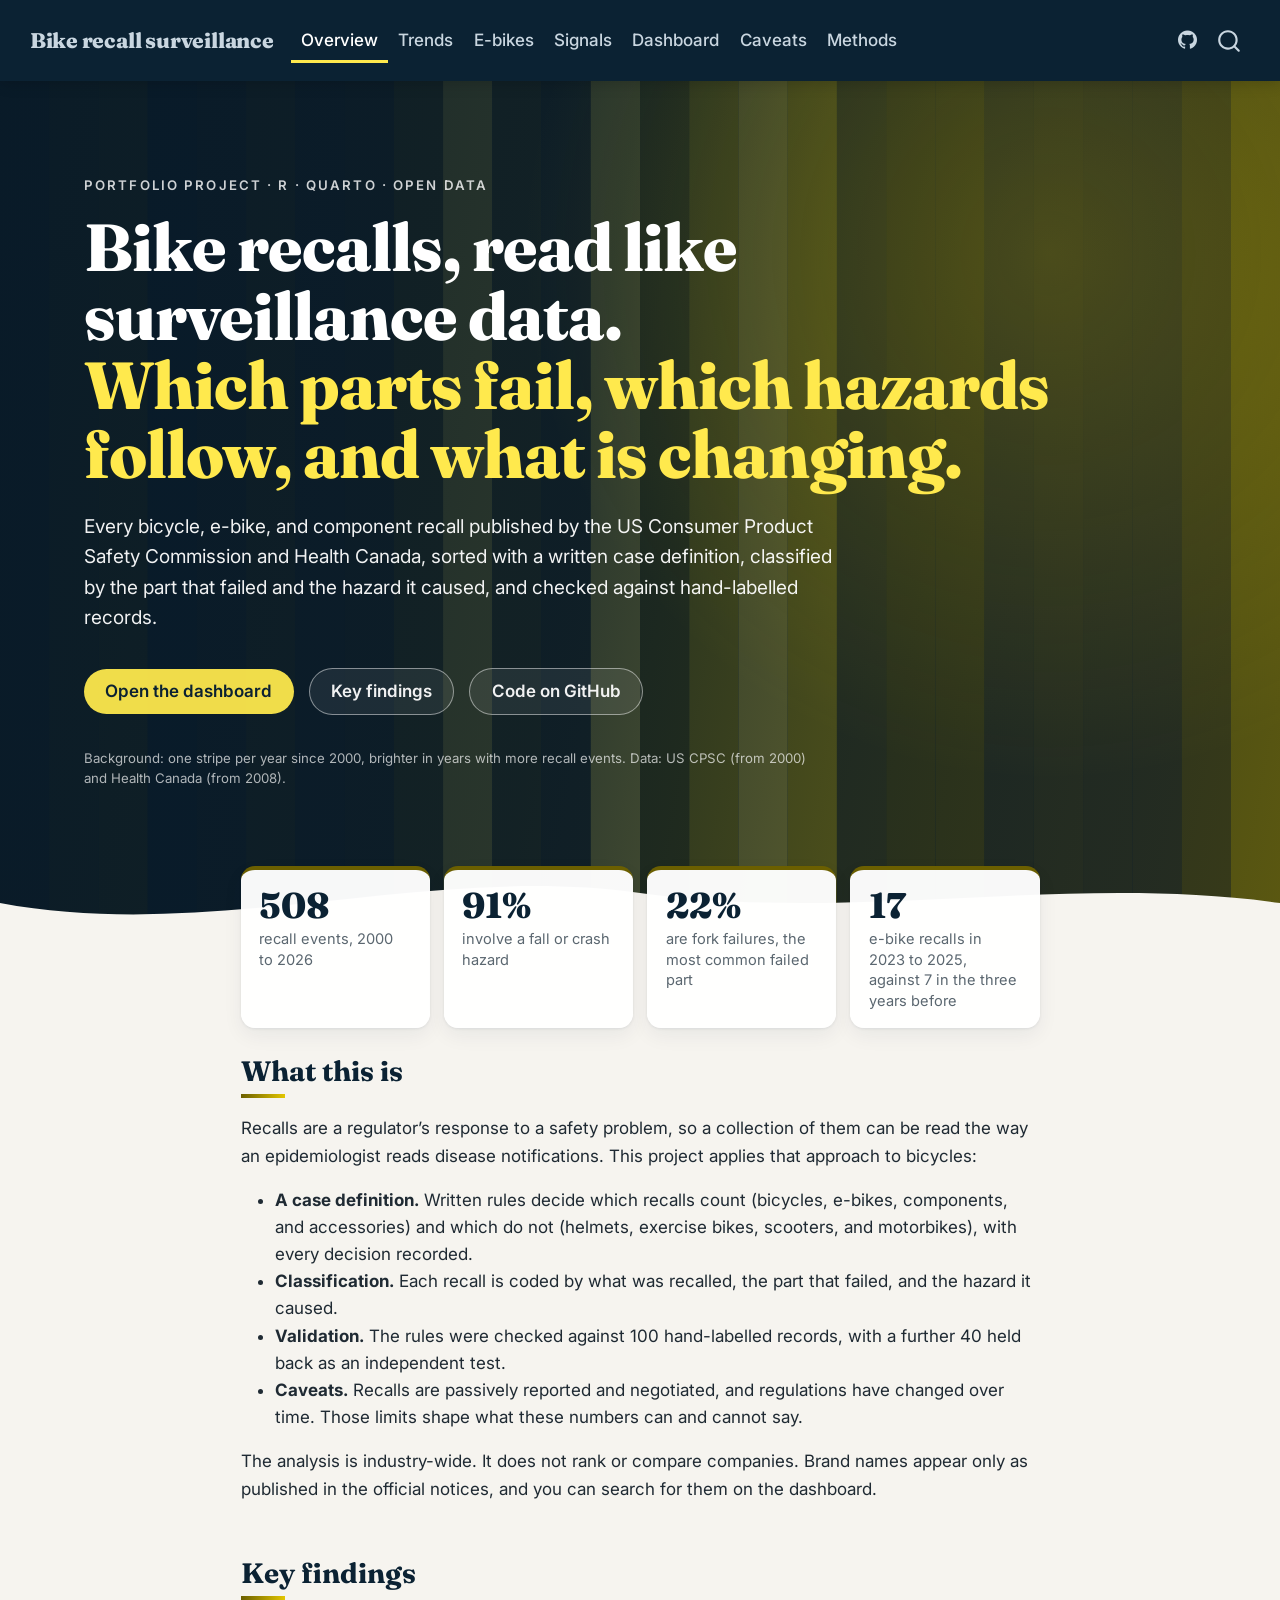
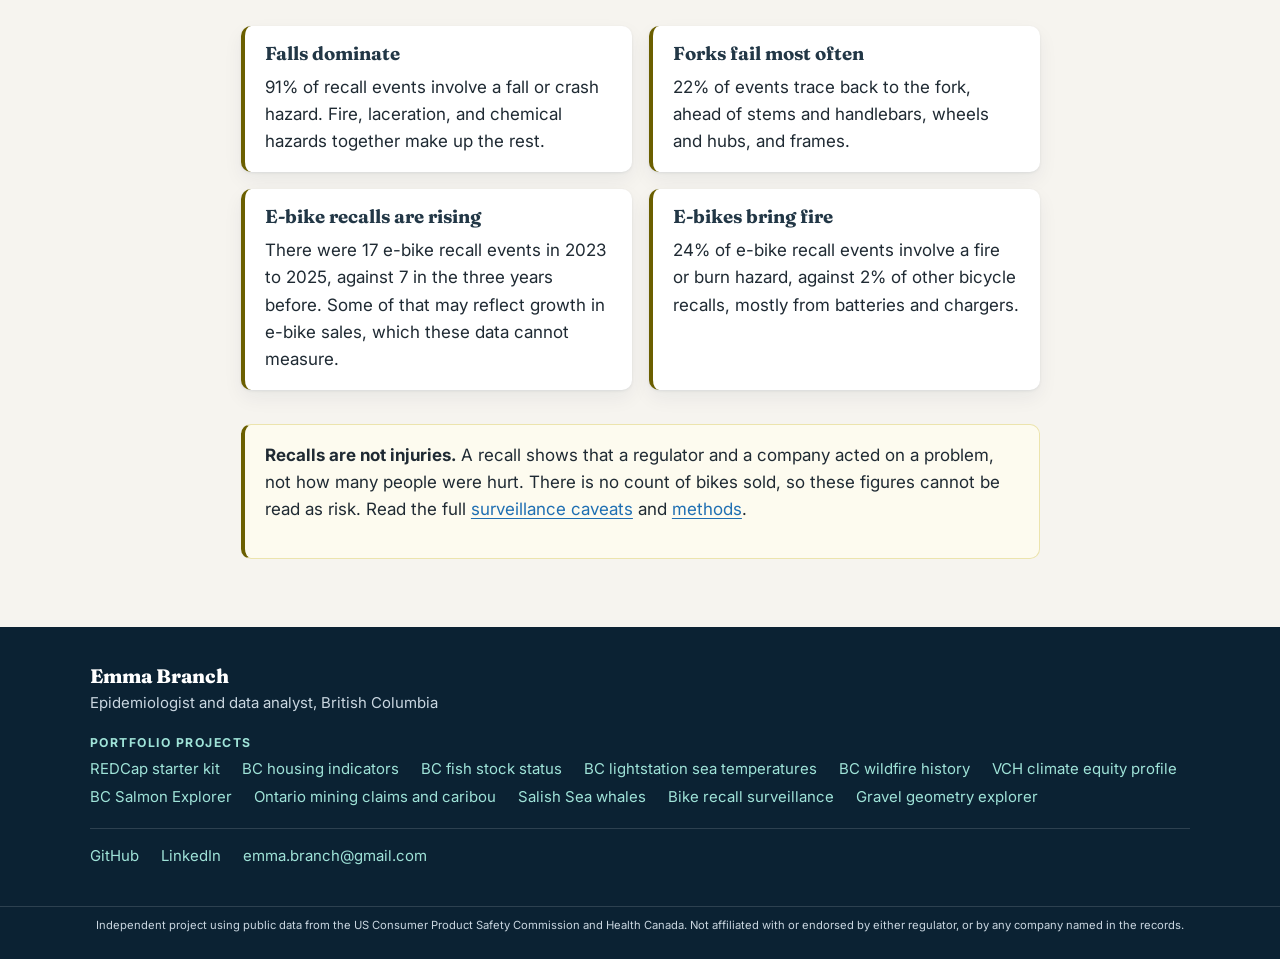
==== commit e6312e3d: "Footer: add Gravel geometry explorer" ====
--- a/docs/index.html
+++ b/docs/index.html
@@ -283,6 +283,7 @@
       <a href="https://emmabranch.github.io/ontario-claims-caribou/">Ontario mining claims and caribou</a>
       <a href="https://emmabranch.github.io/salish-sea-whales/">Salish Sea whales</a>
       <a href="https://emmabranch.github.io/bike-recall-surveillance/">Bike recall surveillance</a>
+      <a href="https://emmabranch.github.io/gravel-geometry/">Gravel geometry explorer</a>
     </nav>
     <div class="eb-footer-contact">
       <a href="https://github.com/emmabranch">GitHub</a>
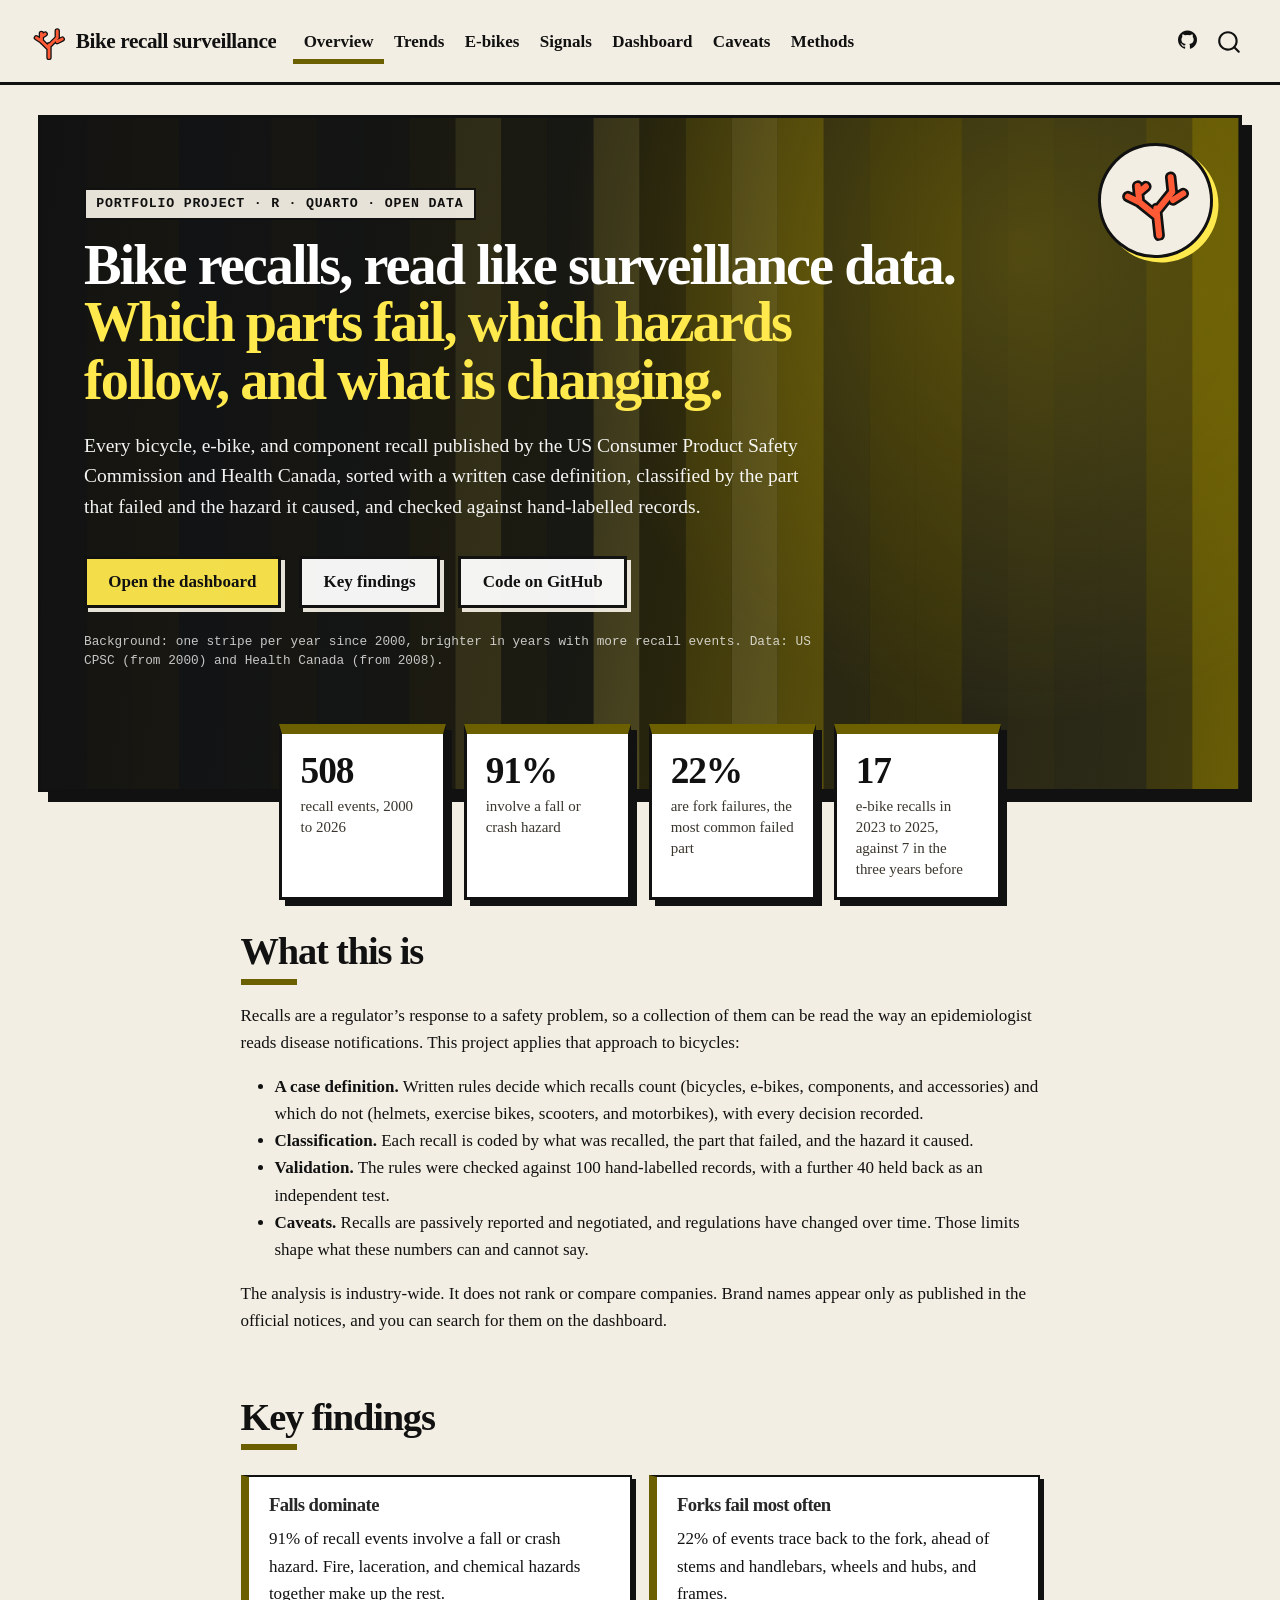
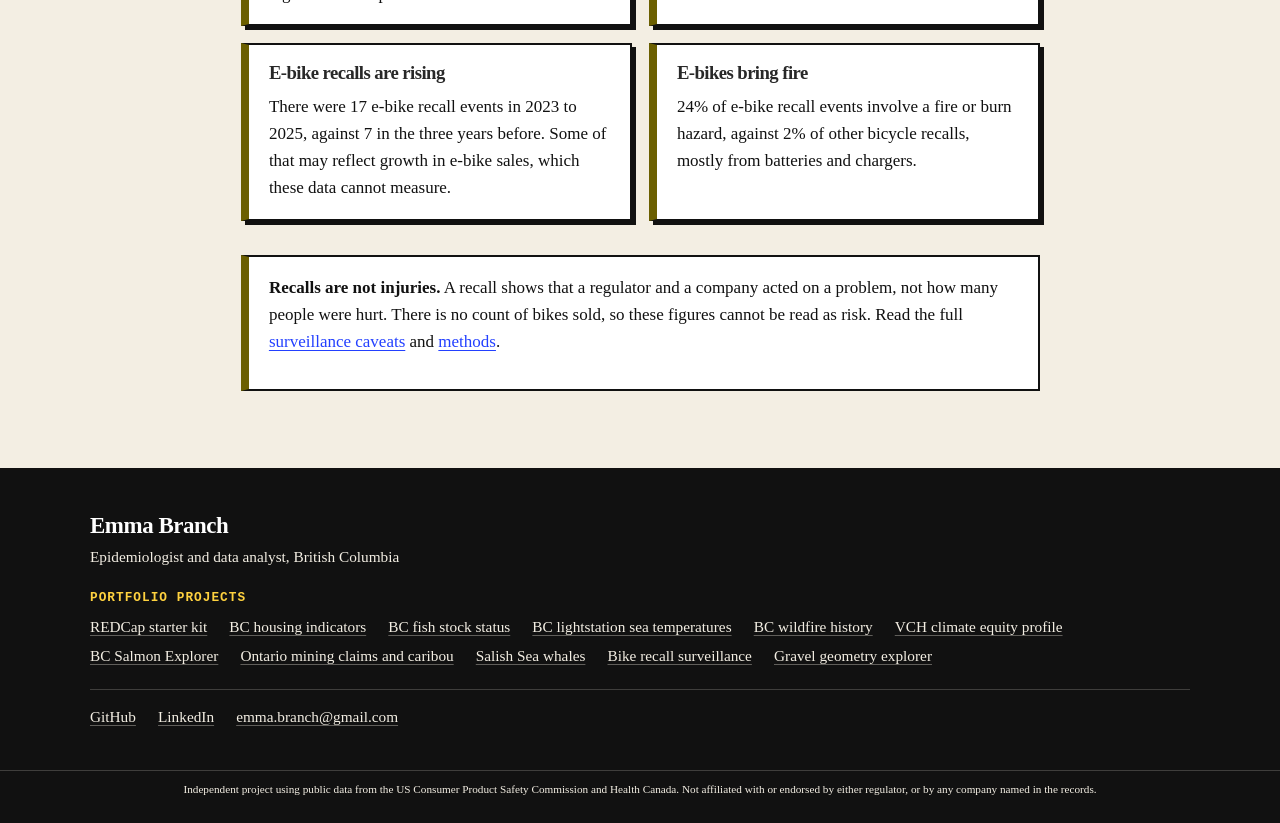
==== commit 62a8831d: "New portfolio look with coral motif" ====
--- a/docs/index.html
+++ b/docs/index.html
@@ -9,7 +9,7 @@
 <meta name="author" content="Emma Branch">
 <meta name="description" content="Bicycle, e-bike, and bicycle component recalls from US CPSC and Health Canada, classified by failed component and hazard, and analysed with public health surveillance methods.">
 
-<title>Bike recall surveillance: what 25 years of recalls say about which parts fail – Bike recall surveillance</title>
+<title>Bike recall surveillance: what 26 years of recalls say about which parts fail</title>
 <style>
 /* Default styles provided by pandoc.
 ** See https://pandoc.org/MANUAL.html#variables-for-html for config info.
@@ -38,6 +38,7 @@
 <script src="site_libs/quarto-search/fuse.min.js"></script>
 <script src="site_libs/quarto-search/quarto-search.js"></script>
 <meta name="quarto:offset" content="./">
+<link href="./images/favicon.png" rel="icon" type="image/png">
 <script src="site_libs/quarto-html/quarto.js" type="module"></script>
 <script src="site_libs/quarto-html/tabsets/tabsets.js" type="module"></script>
 <script src="site_libs/quarto-html/scrollable-regions/scrollable-regions.js" type="module"></script>
@@ -45,14 +46,14 @@
 <script src="site_libs/quarto-html/tippy.umd.min.js"></script>
 <script src="site_libs/quarto-html/anchor.min.js"></script>
 <link href="site_libs/quarto-html/tippy.css" rel="stylesheet">
-<link href="site_libs/quarto-html/quarto-syntax-highlighting-63b5708e65d6cd79cd7618c58d0c21e7.css" rel="stylesheet" class="quarto-color-scheme" id="quarto-text-highlighting-styles">
-<link href="site_libs/quarto-html/quarto-syntax-highlighting-dark-447e42e69aaa9833c0ba1b986f430b20.css" rel="stylesheet" class="quarto-color-scheme quarto-color-alternate" id="quarto-text-highlighting-styles">
-<link href="site_libs/quarto-html/quarto-syntax-highlighting-63b5708e65d6cd79cd7618c58d0c21e7.css" rel="stylesheet" class="quarto-color-scheme-extra" id="quarto-text-highlighting-styles">
+<link href="site_libs/quarto-html/quarto-syntax-highlighting-06df27c8158acedd5d263560cd4ba62e.css" rel="stylesheet" class="quarto-color-scheme" id="quarto-text-highlighting-styles">
+<link href="site_libs/quarto-html/quarto-syntax-highlighting-dark-07e23dae4c3757ea2bcd5d8a79ca1ee5.css" rel="stylesheet" class="quarto-color-scheme quarto-color-alternate" id="quarto-text-highlighting-styles">
+<link href="site_libs/quarto-html/quarto-syntax-highlighting-06df27c8158acedd5d263560cd4ba62e.css" rel="stylesheet" class="quarto-color-scheme-extra" id="quarto-text-highlighting-styles">
 <script src="site_libs/bootstrap/bootstrap.min.js"></script>
 <link href="site_libs/bootstrap/bootstrap-icons.css" rel="stylesheet">
-<link href="site_libs/bootstrap/bootstrap-2dd9d98f71d13213969185f54e782bd7.min.css" rel="stylesheet" append-hash="true" class="quarto-color-scheme" id="quarto-bootstrap" data-mode="light">
-<link href="site_libs/bootstrap/bootstrap-dark-92d6bd6dd98150142edf772a1a93c3fe.min.css" rel="stylesheet" append-hash="true" class="quarto-color-scheme quarto-color-alternate" id="quarto-bootstrap" data-mode="light">
-<link href="site_libs/bootstrap/bootstrap-2dd9d98f71d13213969185f54e782bd7.min.css" rel="stylesheet" append-hash="true" class="quarto-color-scheme-extra" id="quarto-bootstrap" data-mode="light">
+<link href="site_libs/bootstrap/bootstrap-8e2019441cc9792f6f82d25efaf945d9.min.css" rel="stylesheet" append-hash="true" class="quarto-color-scheme" id="quarto-bootstrap" data-mode="light">
+<link href="site_libs/bootstrap/bootstrap-dark-2e1181e713c1185da3ad5e9dff108b18.min.css" rel="stylesheet" append-hash="true" class="quarto-color-scheme quarto-color-alternate" id="quarto-bootstrap" data-mode="light">
+<link href="site_libs/bootstrap/bootstrap-8e2019441cc9792f6f82d25efaf945d9.min.css" rel="stylesheet" append-hash="true" class="quarto-color-scheme-extra" id="quarto-bootstrap" data-mode="light">
 <script id="quarto-search-options" type="application/json">{
   "location": "navbar",
   "copy-button": false,
@@ -91,6 +92,10 @@
     <nav class="navbar navbar-expand-lg " data-bs-theme="dark" aria-label="Site">
       <div class="navbar-container container-fluid">
       <div class="navbar-brand-container mx-auto">
+    <a href="./index.html" class="navbar-brand navbar-brand-logo">
+    <img src="./images/motif.svg" alt="" class="navbar-logo light-content">
+    <img src="./images/motif.svg" alt="" class="navbar-logo dark-content">
+    </a>
     <a class="navbar-brand" href="./index.html">
     <span class="navbar-title">Bike recall surveillance</span>
     </a>
@@ -181,6 +186,7 @@
 
 
 <div class="hero-full column-screen">
+<img class="hero-motif" src="images/motif.svg" alt="">
 <div class="hero-bg">
 <svg viewbox="0 0 26 1" preserveaspectratio="none" aria-hidden="true">
 <rect x="0" y="0" width="1" height="1" fill="#262D2D"></rect><rect x="1" y="0" width="1" height="1" fill="#4D4816"></rect><rect x="2" y="0" width="1" height="1" fill="#5C530E"></rect><rect x="3" y="0" width="1" height="1" fill="#14283A"></rect><rect x="4" y="0" width="1" height="1" fill="#262D2D"></rect><rect x="5" y="0" width="1" height="1" fill="#464219"></rect><rect x="6" y="0" width="1" height="1" fill="#262D2D"></rect><rect x="7" y="0" width="1" height="1" fill="#2E3123"></rect><rect x="8" y="0" width="1" height="1" fill="#5C530E"></rect><rect x="9" y="0" width="1" height="1" fill="#F8E040"></rect><rect x="10" y="0" width="1" height="1" fill="#554E13"></rect><rect x="11" y="0" width="1" height="1" fill="#37371D"></rect><rect x="12" y="0" width="1" height="1" fill="#FFE94D"></rect><rect x="13" y="0" width="1" height="1" fill="#6B5F00"></rect><rect x="14" y="0" width="1" height="1" fill="#C4AB00"></rect><rect x="15" y="0" width="1" height="1" fill="#F5DC39"></rect><rect x="16" y="0" width="1" height="1" fill="#D3B800"></rect><rect x="17" y="0" width="1" height="1" fill="#554E13"></rect><rect x="18" y="0" width="1" height="1" fill="#645908"></rect><rect x="19" y="0" width="1" height="1" fill="#645908"></rect><rect x="20" y="0" width="1" height="1" fill="#3F3D1B"></rect><rect x="21" y="0" width="1" height="1" fill="#464219"></rect><rect x="22" y="0" width="1" height="1" fill="#3F3D1B"></rect><rect x="23" y="0" width="1" height="1" fill="#3F3D1B"></rect><rect x="24" y="0" width="1" height="1" fill="#5C530E"></rect><rect x="25" y="0" width="1" height="1" fill="#968400"></rect>
@@ -195,20 +201,19 @@
 <p><span class="hero-note">Background: one stripe per year since 2000, brighter in years with more recall events. Data: US CPSC (from 2000) and Health Canada (from 2008).</span></p>
 </section>
 </div>
-<svg class="hero-wave" viewbox="0 0 1440 80" preserveaspectratio="none" aria-hidden="true"><path d="M0,40 C240,80 480,0 720,30 C960,60 1200,10 1440,40 L1440,80 L0,80 Z"></path></svg>
 </div>
 <div class="stat-row lift">
 <div class="stat-box">
-<span class="num">508</span><span class="lab">recall events, 2000 to 2026</span>
+<span class="num">508</span> <span class="lab">recall events, 2000 to 2026</span>
 </div>
 <div class="stat-box">
-<span class="num">91%</span><span class="lab">involve a fall or crash hazard</span>
+<span class="num">91%</span> <span class="lab">involve a fall or crash hazard</span>
 </div>
 <div class="stat-box">
-<span class="num">22%</span><span class="lab">are fork failures, the most common failed part</span>
+<span class="num">22%</span> <span class="lab">are fork failures, the most common failed part</span>
 </div>
 <div class="stat-box">
-<span class="num">17</span><span class="lab">e-bike recalls in 2023 to 2025, against 7 in the three years before</span>
+<span class="num">17</span> <span class="lab">e-bike recalls in 2023 to 2025, against 7 in the three years before</span>
 </div>
 </div>
 <section id="what-this-is" class="level2">
--- a/docs/site_libs/quarto-html/quarto-syntax-highlighting-06df27c8158acedd5d263560cd4ba62e.css
+++ b/docs/site_libs/quarto-html/quarto-syntax-highlighting-06df27c8158acedd5d263560cd4ba62e.css
@@ -0,0 +1,236 @@
+/* quarto syntax highlight colors */
+:root {
+  --quarto-hl-ot-color: #003B4F;
+  --quarto-hl-at-color: #657422;
+  --quarto-hl-ss-color: #20794D;
+  --quarto-hl-an-color: #5E5E5E;
+  --quarto-hl-fu-color: #4758AB;
+  --quarto-hl-st-color: #20794D;
+  --quarto-hl-cf-color: #003B4F;
+  --quarto-hl-op-color: #5E5E5E;
+  --quarto-hl-er-color: #AD0000;
+  --quarto-hl-bn-color: #AD0000;
+  --quarto-hl-al-color: #AD0000;
+  --quarto-hl-va-color: #111111;
+  --quarto-hl-bu-color: inherit;
+  --quarto-hl-ex-color: inherit;
+  --quarto-hl-pp-color: #AD0000;
+  --quarto-hl-in-color: #5E5E5E;
+  --quarto-hl-vs-color: #20794D;
+  --quarto-hl-wa-color: #5E5E5E;
+  --quarto-hl-do-color: #5E5E5E;
+  --quarto-hl-im-color: #00769E;
+  --quarto-hl-ch-color: #20794D;
+  --quarto-hl-dt-color: #AD0000;
+  --quarto-hl-fl-color: #AD0000;
+  --quarto-hl-co-color: #5E5E5E;
+  --quarto-hl-cv-color: #5E5E5E;
+  --quarto-hl-cn-color: #8f5902;
+  --quarto-hl-sc-color: #5E5E5E;
+  --quarto-hl-dv-color: #AD0000;
+  --quarto-hl-kw-color: #003B4F;
+}
+
+/* other quarto variables */
+:root {
+  --quarto-font-monospace: "Space Mono";
+}
+
+/* syntax highlight based on Pandoc's rules */
+pre > code.sourceCode > span {
+  color: #003B4F;
+}
+
+code.sourceCode > span {
+  color: #003B4F;
+}
+
+div.sourceCode,
+div.sourceCode pre.sourceCode {
+  color: #003B4F;
+}
+
+/* Normal */
+code span {
+  color: #003B4F;
+}
+
+/* Alert */
+code span.al {
+  color: #AD0000;
+  font-style: inherit;
+}
+
+/* Annotation */
+code span.an {
+  color: #5E5E5E;
+  font-style: inherit;
+}
+
+/* Attribute */
+code span.at {
+  color: #657422;
+  font-style: inherit;
+}
+
+/* BaseN */
+code span.bn {
+  color: #AD0000;
+  font-style: inherit;
+}
+
+/* BuiltIn */
+code span.bu {
+  font-style: inherit;
+}
+
+/* ControlFlow */
+code span.cf {
+  color: #003B4F;
+  font-weight: bold;
+  font-style: inherit;
+}
+
+/* Char */
+code span.ch {
+  color: #20794D;
+  font-style: inherit;
+}
+
+/* Constant */
+code span.cn {
+  color: #8f5902;
+  font-style: inherit;
+}
+
+/* Comment */
+code span.co {
+  color: #5E5E5E;
+  font-style: inherit;
+}
+
+/* CommentVar */
+code span.cv {
+  color: #5E5E5E;
+  font-style: italic;
+}
+
+/* Documentation */
+code span.do {
+  color: #5E5E5E;
+  font-style: italic;
+}
+
+/* DataType */
+code span.dt {
+  color: #AD0000;
+  font-style: inherit;
+}
+
+/* DecVal */
+code span.dv {
+  color: #AD0000;
+  font-style: inherit;
+}
+
+/* Error */
+code span.er {
+  color: #AD0000;
+  font-style: inherit;
+}
+
+/* Extension */
+code span.ex {
+  font-style: inherit;
+}
+
+/* Float */
+code span.fl {
+  color: #AD0000;
+  font-style: inherit;
+}
+
+/* Function */
+code span.fu {
+  color: #4758AB;
+  font-style: inherit;
+}
+
+/* Import */
+code span.im {
+  color: #00769E;
+  font-style: inherit;
+}
+
+/* Information */
+code span.in {
+  color: #5E5E5E;
+  font-style: inherit;
+}
+
+/* Keyword */
+code span.kw {
+  color: #003B4F;
+  font-weight: bold;
+  font-style: inherit;
+}
+
+/* Operator */
+code span.op {
+  color: #5E5E5E;
+  font-style: inherit;
+}
+
+/* Other */
+code span.ot {
+  color: #003B4F;
+  font-style: inherit;
+}
+
+/* Preprocessor */
+code span.pp {
+  color: #AD0000;
+  font-style: inherit;
+}
+
+/* SpecialChar */
+code span.sc {
+  color: #5E5E5E;
+  font-style: inherit;
+}
+
+/* SpecialString */
+code span.ss {
+  color: #20794D;
+  font-style: inherit;
+}
+
+/* String */
+code span.st {
+  color: #20794D;
+  font-style: inherit;
+}
+
+/* Variable */
+code span.va {
+  color: #111111;
+  font-style: inherit;
+}
+
+/* VerbatimString */
+code span.vs {
+  color: #20794D;
+  font-style: inherit;
+}
+
+/* Warning */
+code span.wa {
+  color: #5E5E5E;
+  font-style: italic;
+}
+
+.prevent-inlining {
+  content: "</";
+}
+
+/*# sourceMappingURL=2a093eb6cdbb5c6c673d89a5b4a1d6cd.css.map */
--- a/docs/site_libs/quarto-html/quarto-syntax-highlighting-dark-07e23dae4c3757ea2bcd5d8a79ca1ee5.css
+++ b/docs/site_libs/quarto-html/quarto-syntax-highlighting-dark-07e23dae4c3757ea2bcd5d8a79ca1ee5.css
@@ -0,0 +1,219 @@
+/* quarto syntax highlight colors */
+:root {
+  --quarto-hl-al-color: #f07178;
+  --quarto-hl-an-color: #d4d0ab;
+  --quarto-hl-at-color: #00e0e0;
+  --quarto-hl-bn-color: #d4d0ab;
+  --quarto-hl-bu-color: #abe338;
+  --quarto-hl-ch-color: #abe338;
+  --quarto-hl-co-color: #f8f8f2;
+  --quarto-hl-cv-color: #ffd700;
+  --quarto-hl-cn-color: #ffd700;
+  --quarto-hl-cf-color: #ffa07a;
+  --quarto-hl-dt-color: #ffa07a;
+  --quarto-hl-dv-color: #d4d0ab;
+  --quarto-hl-do-color: #f8f8f2;
+  --quarto-hl-er-color: #f07178;
+  --quarto-hl-ex-color: #00e0e0;
+  --quarto-hl-fl-color: #d4d0ab;
+  --quarto-hl-fu-color: #ffa07a;
+  --quarto-hl-im-color: #abe338;
+  --quarto-hl-in-color: #d4d0ab;
+  --quarto-hl-kw-color: #ffa07a;
+  --quarto-hl-op-color: #ffa07a;
+  --quarto-hl-ot-color: #00e0e0;
+  --quarto-hl-pp-color: #dcc6e0;
+  --quarto-hl-re-color: #00e0e0;
+  --quarto-hl-sc-color: #abe338;
+  --quarto-hl-ss-color: #abe338;
+  --quarto-hl-st-color: #abe338;
+  --quarto-hl-va-color: #00e0e0;
+  --quarto-hl-vs-color: #abe338;
+  --quarto-hl-wa-color: #dcc6e0;
+}
+
+/* other quarto variables */
+:root {
+  --quarto-font-monospace: "Space Mono";
+}
+
+/* syntax highlight based on Pandoc's rules */
+pre > code.sourceCode > span {
+  color: #f8f8f2;
+}
+
+code.sourceCode > span {
+  color: #f8f8f2;
+}
+
+div.sourceCode,
+div.sourceCode pre.sourceCode {
+  color: #f8f8f2;
+}
+
+/* Normal */
+code span {
+  color: #f8f8f2;
+}
+
+/* Alert */
+code span.al {
+  color: #f07178;
+}
+
+/* Annotation */
+code span.an {
+  color: #d4d0ab;
+}
+
+/* Attribute */
+code span.at {
+  color: #00e0e0;
+}
+
+/* BaseN */
+code span.bn {
+  color: #d4d0ab;
+}
+
+/* BuiltIn */
+code span.bu {
+  color: #abe338;
+}
+
+/* ControlFlow */
+code span.cf {
+  font-weight: bold;
+  color: #ffa07a;
+}
+
+/* Char */
+code span.ch {
+  color: #abe338;
+}
+
+/* Constant */
+code span.cn {
+  color: #ffd700;
+}
+
+/* Comment */
+code span.co {
+  font-style: italic;
+  color: #f8f8f2;
+}
+
+/* CommentVar */
+code span.cv {
+  color: #ffd700;
+}
+
+/* Documentation */
+code span.do {
+  color: #f8f8f2;
+}
+
+/* DataType */
+code span.dt {
+  color: #ffa07a;
+}
+
+/* DecVal */
+code span.dv {
+  color: #d4d0ab;
+}
+
+/* Error */
+code span.er {
+  color: #f07178;
+  text-decoration: underline;
+}
+
+/* Extension */
+code span.ex {
+  font-weight: bold;
+  color: #00e0e0;
+}
+
+/* Float */
+code span.fl {
+  color: #d4d0ab;
+}
+
+/* Function */
+code span.fu {
+  color: #ffa07a;
+}
+
+/* Import */
+code span.im {
+  color: #abe338;
+}
+
+/* Information */
+code span.in {
+  color: #d4d0ab;
+}
+
+/* Keyword */
+code span.kw {
+  font-weight: bold;
+  color: #ffa07a;
+}
+
+/* Operator */
+code span.op {
+  color: #ffa07a;
+}
+
+/* Other */
+code span.ot {
+  color: #00e0e0;
+}
+
+/* Preprocessor */
+code span.pp {
+  color: #dcc6e0;
+}
+
+/* RegionMarker */
+code span.re {
+  background-color: #f8f8f2;
+  color: #00e0e0;
+}
+
+/* SpecialChar */
+code span.sc {
+  color: #abe338;
+}
+
+/* SpecialString */
+code span.ss {
+  color: #abe338;
+}
+
+/* String */
+code span.st {
+  color: #abe338;
+}
+
+/* Variable */
+code span.va {
+  color: #00e0e0;
+}
+
+/* VerbatimString */
+code span.vs {
+  color: #abe338;
+}
+
+/* Warning */
+code span.wa {
+  color: #dcc6e0;
+}
+
+.prevent-inlining {
+  content: "</";
+}
+
+/*# sourceMappingURL=e473a0e6814d218c1ffd6fdf0954c491.css.map */
--- a/docs/site_libs/quarto-html/quarto-syntax-highlighting-06df27c8158acedd5d263560cd4ba62e.css
+++ b/docs/site_libs/quarto-html/quarto-syntax-highlighting-06df27c8158acedd5d263560cd4ba62e.css
@@ -0,0 +1,236 @@
+/* quarto syntax highlight colors */
+:root {
+  --quarto-hl-ot-color: #003B4F;
+  --quarto-hl-at-color: #657422;
+  --quarto-hl-ss-color: #20794D;
+  --quarto-hl-an-color: #5E5E5E;
+  --quarto-hl-fu-color: #4758AB;
+  --quarto-hl-st-color: #20794D;
+  --quarto-hl-cf-color: #003B4F;
+  --quarto-hl-op-color: #5E5E5E;
+  --quarto-hl-er-color: #AD0000;
+  --quarto-hl-bn-color: #AD0000;
+  --quarto-hl-al-color: #AD0000;
+  --quarto-hl-va-color: #111111;
+  --quarto-hl-bu-color: inherit;
+  --quarto-hl-ex-color: inherit;
+  --quarto-hl-pp-color: #AD0000;
+  --quarto-hl-in-color: #5E5E5E;
+  --quarto-hl-vs-color: #20794D;
+  --quarto-hl-wa-color: #5E5E5E;
+  --quarto-hl-do-color: #5E5E5E;
+  --quarto-hl-im-color: #00769E;
+  --quarto-hl-ch-color: #20794D;
+  --quarto-hl-dt-color: #AD0000;
+  --quarto-hl-fl-color: #AD0000;
+  --quarto-hl-co-color: #5E5E5E;
+  --quarto-hl-cv-color: #5E5E5E;
+  --quarto-hl-cn-color: #8f5902;
+  --quarto-hl-sc-color: #5E5E5E;
+  --quarto-hl-dv-color: #AD0000;
+  --quarto-hl-kw-color: #003B4F;
+}
+
+/* other quarto variables */
+:root {
+  --quarto-font-monospace: "Space Mono";
+}
+
+/* syntax highlight based on Pandoc's rules */
+pre > code.sourceCode > span {
+  color: #003B4F;
+}
+
+code.sourceCode > span {
+  color: #003B4F;
+}
+
+div.sourceCode,
+div.sourceCode pre.sourceCode {
+  color: #003B4F;
+}
+
+/* Normal */
+code span {
+  color: #003B4F;
+}
+
+/* Alert */
+code span.al {
+  color: #AD0000;
+  font-style: inherit;
+}
+
+/* Annotation */
+code span.an {
+  color: #5E5E5E;
+  font-style: inherit;
+}
+
+/* Attribute */
+code span.at {
+  color: #657422;
+  font-style: inherit;
+}
+
+/* BaseN */
+code span.bn {
+  color: #AD0000;
+  font-style: inherit;
+}
+
+/* BuiltIn */
+code span.bu {
+  font-style: inherit;
+}
+
+/* ControlFlow */
+code span.cf {
+  color: #003B4F;
+  font-weight: bold;
+  font-style: inherit;
+}
+
+/* Char */
+code span.ch {
+  color: #20794D;
+  font-style: inherit;
+}
+
+/* Constant */
+code span.cn {
+  color: #8f5902;
+  font-style: inherit;
+}
+
+/* Comment */
+code span.co {
+  color: #5E5E5E;
+  font-style: inherit;
+}
+
+/* CommentVar */
+code span.cv {
+  color: #5E5E5E;
+  font-style: italic;
+}
+
+/* Documentation */
+code span.do {
+  color: #5E5E5E;
+  font-style: italic;
+}
+
+/* DataType */
+code span.dt {
+  color: #AD0000;
+  font-style: inherit;
+}
+
+/* DecVal */
+code span.dv {
+  color: #AD0000;
+  font-style: inherit;
+}
+
+/* Error */
+code span.er {
+  color: #AD0000;
+  font-style: inherit;
+}
+
+/* Extension */
+code span.ex {
+  font-style: inherit;
+}
+
+/* Float */
+code span.fl {
+  color: #AD0000;
+  font-style: inherit;
+}
+
+/* Function */
+code span.fu {
+  color: #4758AB;
+  font-style: inherit;
+}
+
+/* Import */
+code span.im {
+  color: #00769E;
+  font-style: inherit;
+}
+
+/* Information */
+code span.in {
+  color: #5E5E5E;
+  font-style: inherit;
+}
+
+/* Keyword */
+code span.kw {
+  color: #003B4F;
+  font-weight: bold;
+  font-style: inherit;
+}
+
+/* Operator */
+code span.op {
+  color: #5E5E5E;
+  font-style: inherit;
+}
+
+/* Other */
+code span.ot {
+  color: #003B4F;
+  font-style: inherit;
+}
+
+/* Preprocessor */
+code span.pp {
+  color: #AD0000;
+  font-style: inherit;
+}
+
+/* SpecialChar */
+code span.sc {
+  color: #5E5E5E;
+  font-style: inherit;
+}
+
+/* SpecialString */
+code span.ss {
+  color: #20794D;
+  font-style: inherit;
+}
+
+/* String */
+code span.st {
+  color: #20794D;
+  font-style: inherit;
+}
+
+/* Variable */
+code span.va {
+  color: #111111;
+  font-style: inherit;
+}
+
+/* VerbatimString */
+code span.vs {
+  color: #20794D;
+  font-style: inherit;
+}
+
+/* Warning */
+code span.wa {
+  color: #5E5E5E;
+  font-style: italic;
+}
+
+.prevent-inlining {
+  content: "</";
+}
+
+/*# sourceMappingURL=2a093eb6cdbb5c6c673d89a5b4a1d6cd.css.map */
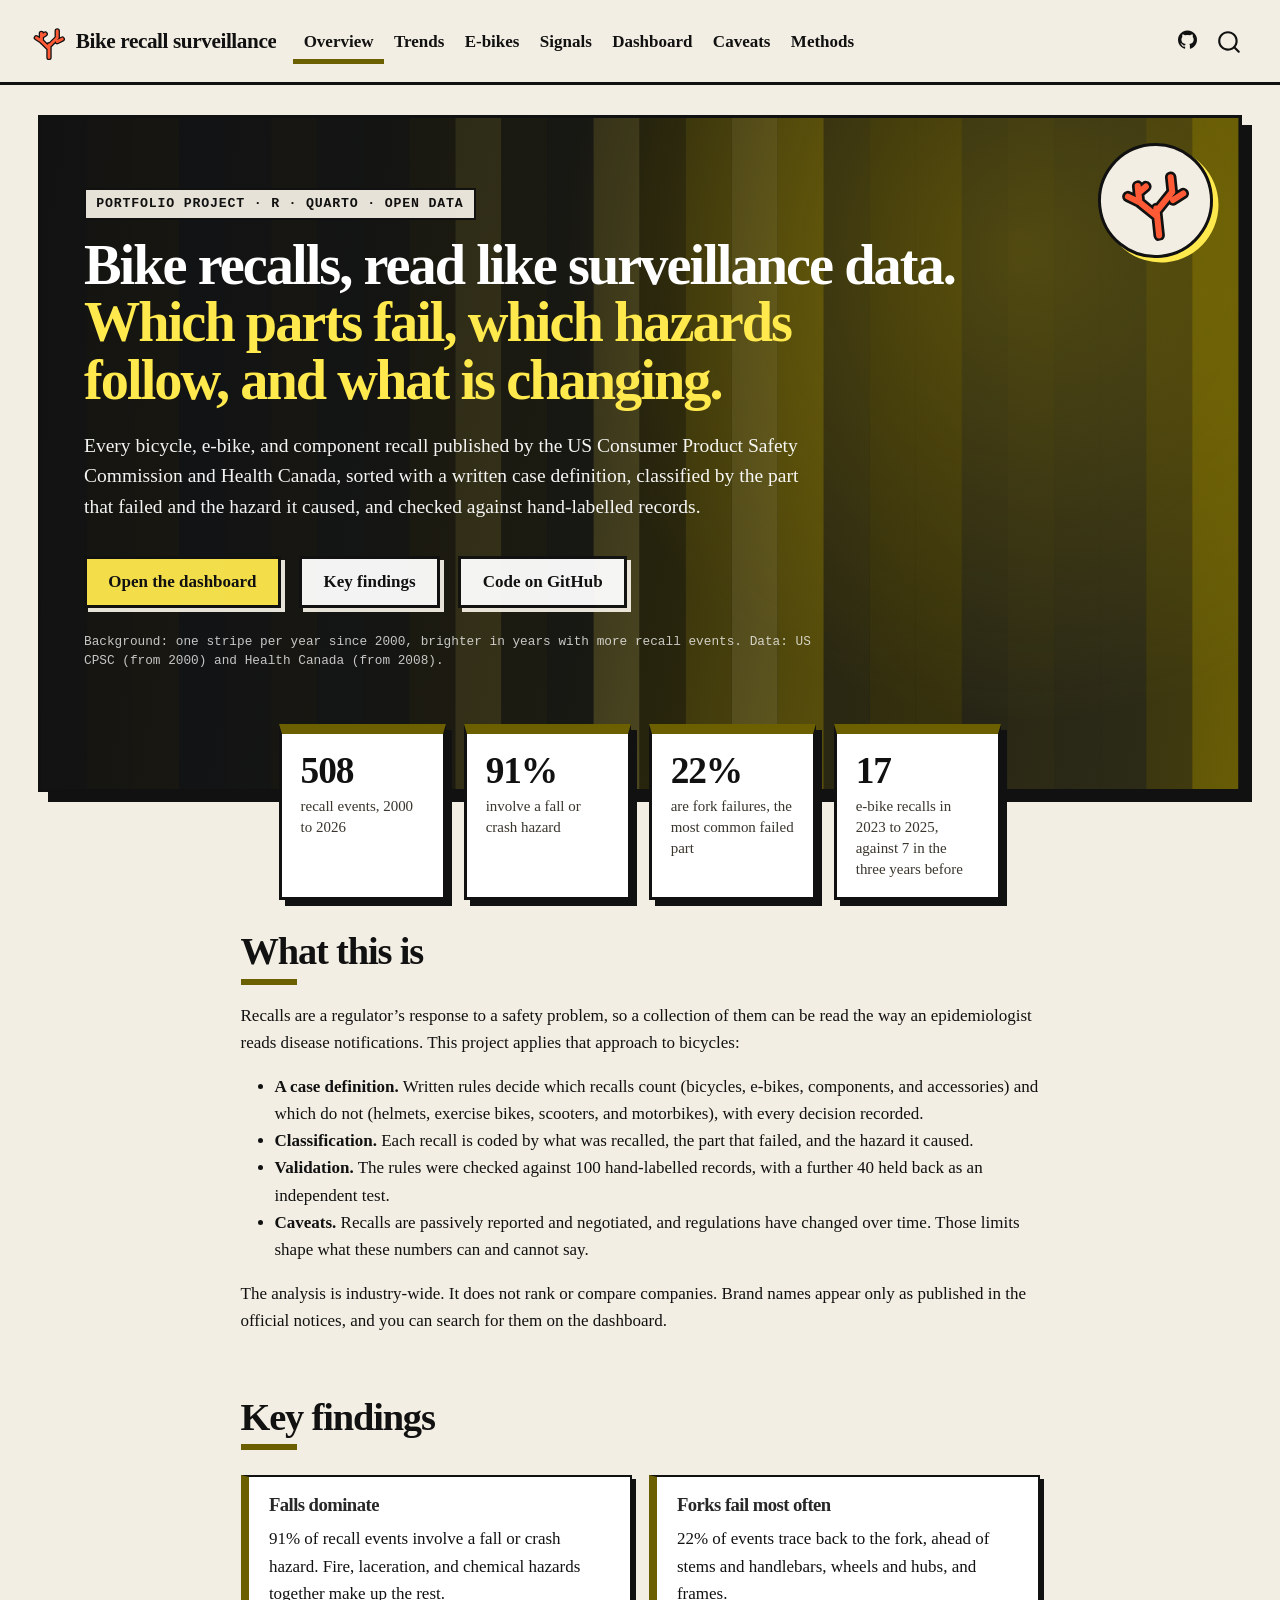
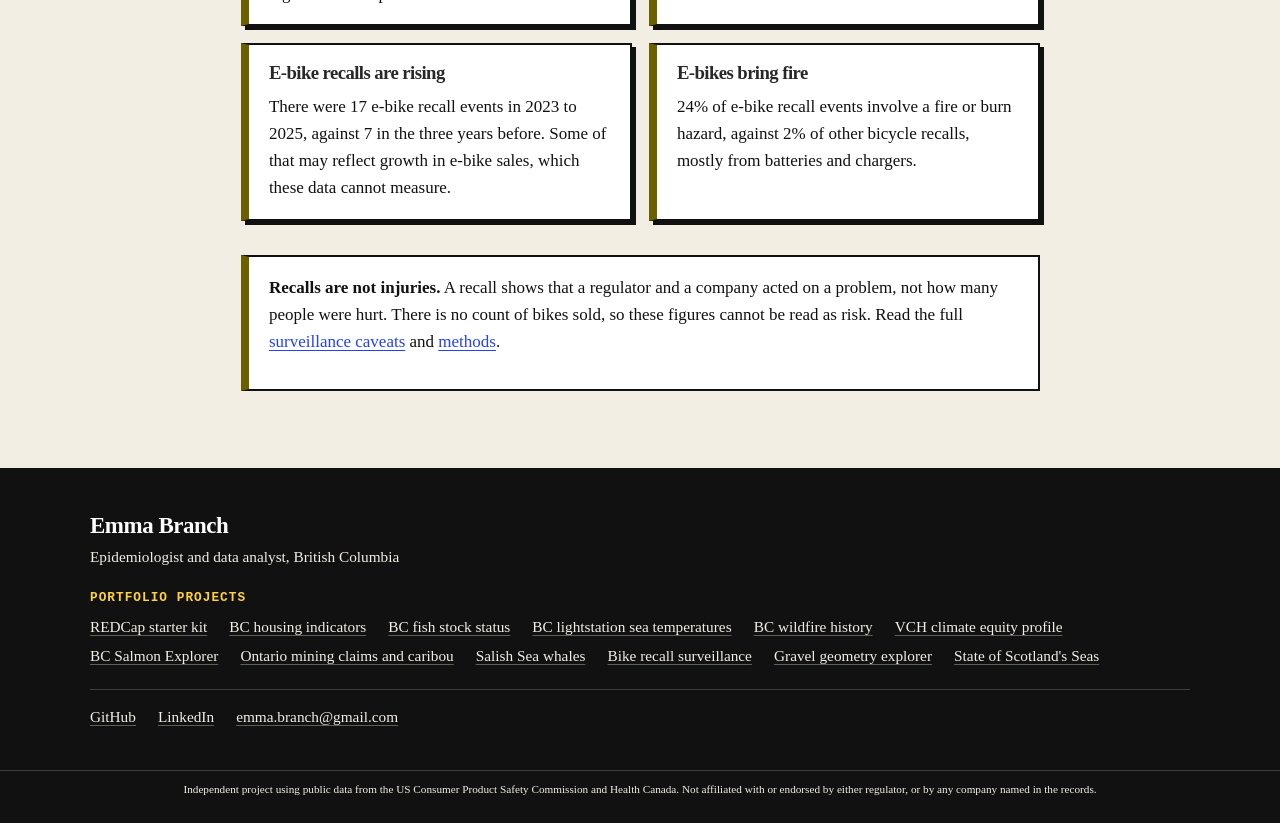
==== commit dc73cceb: "Footer: add State of Scotland's Seas" ====
--- a/docs/index.html
+++ b/docs/index.html
@@ -51,9 +51,9 @@
 <link href="site_libs/quarto-html/quarto-syntax-highlighting-06df27c8158acedd5d263560cd4ba62e.css" rel="stylesheet" class="quarto-color-scheme-extra" id="quarto-text-highlighting-styles">
 <script src="site_libs/bootstrap/bootstrap.min.js"></script>
 <link href="site_libs/bootstrap/bootstrap-icons.css" rel="stylesheet">
-<link href="site_libs/bootstrap/bootstrap-8e2019441cc9792f6f82d25efaf945d9.min.css" rel="stylesheet" append-hash="true" class="quarto-color-scheme" id="quarto-bootstrap" data-mode="light">
-<link href="site_libs/bootstrap/bootstrap-dark-2e1181e713c1185da3ad5e9dff108b18.min.css" rel="stylesheet" append-hash="true" class="quarto-color-scheme quarto-color-alternate" id="quarto-bootstrap" data-mode="light">
-<link href="site_libs/bootstrap/bootstrap-8e2019441cc9792f6f82d25efaf945d9.min.css" rel="stylesheet" append-hash="true" class="quarto-color-scheme-extra" id="quarto-bootstrap" data-mode="light">
+<link href="site_libs/bootstrap/bootstrap-57b19d60c672f1d09ef238cb36f356e2.min.css" rel="stylesheet" append-hash="true" class="quarto-color-scheme" id="quarto-bootstrap" data-mode="light">
+<link href="site_libs/bootstrap/bootstrap-dark-18388d0da8f7cafe2a5acd7241df2099.min.css" rel="stylesheet" append-hash="true" class="quarto-color-scheme quarto-color-alternate" id="quarto-bootstrap" data-mode="light">
+<link href="site_libs/bootstrap/bootstrap-57b19d60c672f1d09ef238cb36f356e2.min.css" rel="stylesheet" append-hash="true" class="quarto-color-scheme-extra" id="quarto-bootstrap" data-mode="light">
 <script id="quarto-search-options" type="application/json">{
   "location": "navbar",
   "copy-button": false,
@@ -289,6 +289,7 @@
       <a href="https://emmabranch.github.io/salish-sea-whales/">Salish Sea whales</a>
       <a href="https://emmabranch.github.io/bike-recall-surveillance/">Bike recall surveillance</a>
       <a href="https://emmabranch.github.io/gravel-geometry/">Gravel geometry explorer</a>
+      <a href="https://emmabranch.github.io/scotland-seas-indicators/">State of Scotland's Seas</a>
     </nav>
     <div class="eb-footer-contact">
       <a href="https://github.com/emmabranch">GitHub</a>
